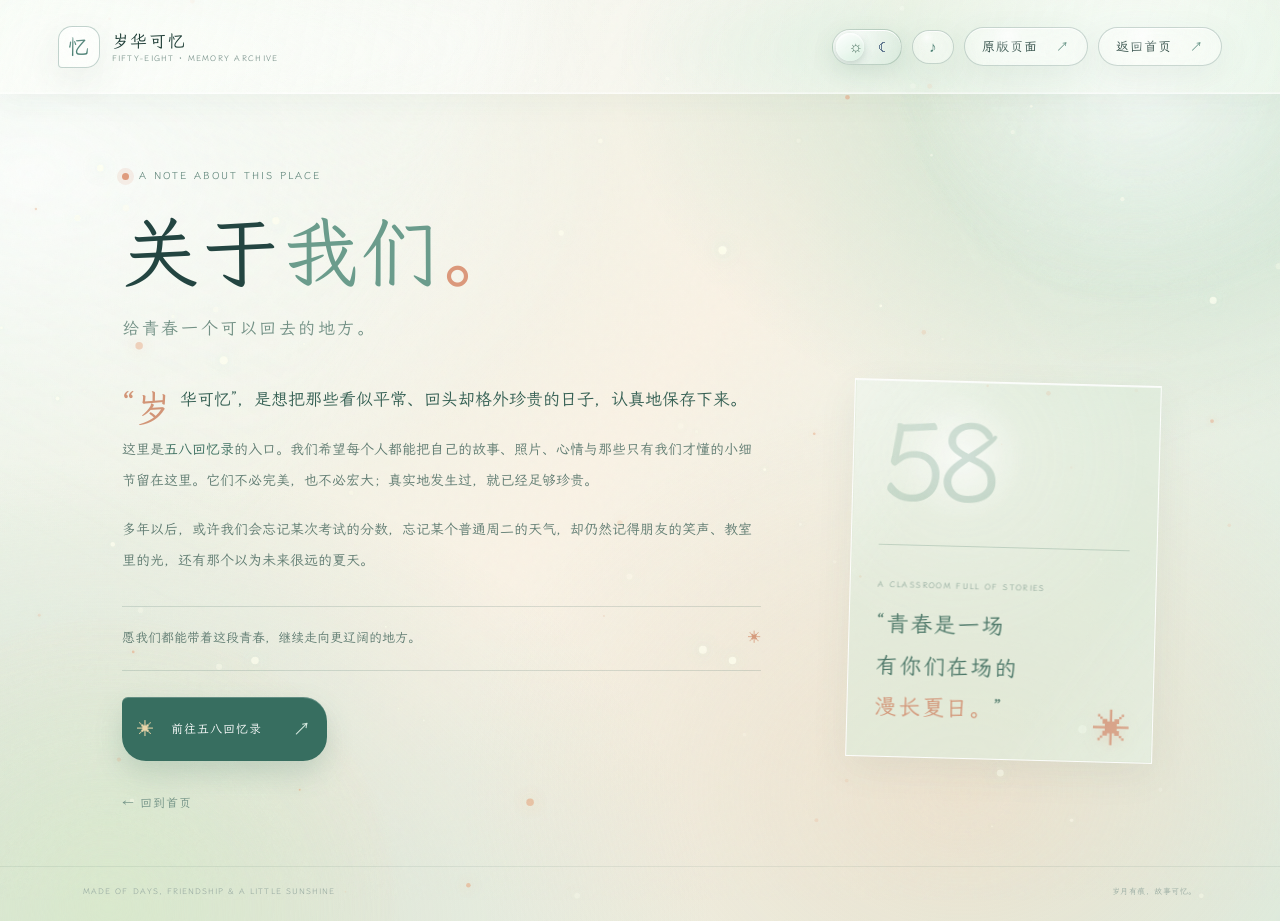
==== about.html @ 8f637f4f "The big step - a new stater for LYR's fancy forum" ====
<!doctype html>
<html lang="zh-CN">
<head>
  <meta charset="utf-8">
  <meta name="viewport" content="width=device-width, initial-scale=1">
  <meta name="theme-color" content="#eaf7f2">
  <meta name="description" content="关于岁华可忆，五八回忆录。">
  <title>关于 · 岁华可忆</title>
  <link rel="stylesheet" href="style.css">
</head>
<body class="about-page">
  <div class="ambient ambient-one"></div><div class="ambient ambient-two"></div><div class="grain"></div>
  <canvas class="particle-canvas" aria-hidden="true"></canvas>
  <div class="light-beam light-beam-one"></div><div class="light-beam light-beam-two"></div>

  <audio id="bg-music" loop preload="metadata"></audio>

  <header class="topbar">
    <a class="brand" href="index.html" aria-label="返回首页">
      <span class="brand-mark">忆</span><span class="brand-copy"><strong>岁华可忆</strong><small>FIFTY-EIGHT · MEMORY ARCHIVE</small></span>
    </a>
    <nav class="top-actions">
      <button class="theme-toggle" type="button" aria-label="切换深浅色模式" title="切换深浅色模式">
        <span class="theme-icon theme-sun">☼</span><span class="theme-icon theme-moon">☾</span><span class="toggle-knob"></span>
      </button>

      <div class="music-widget">
        <button class="music-toggle" type="button" aria-label="打开音乐菜单" title="音乐" aria-expanded="false" aria-haspopup="true">
          <span class="music-icon">♪</span>
        </button>
        <div class="music-panel" role="menu" hidden>
          <div class="music-panel-title">背景音乐</div>
          <ul class="music-track-list" role="none"></ul>
          <button class="music-mute-btn" type="button" role="menuitem">
            <span class="mute-label-on">取消静音</span>
            <span class="mute-label-off">静音</span>
          </button>
        </div>
      </div>

      <a class="nav-link" href="index_0.html">原版页面 <span>↗</span></a>
      <a class="nav-link" href="index.html">返回首页 <span>↗</span></a>
    </nav>
  </header>
  <main class="about-wrap">
    <div class="eyebrow"><span class="eyebrow-dot"></span> A NOTE ABOUT THIS PLACE</div>
    <h1 class="about-title">关于<span>我们</span><i>。</i></h1>
    <p class="about-subtitle">给青春一个可以回去的地方。</p>
    <div class="about-layout">
      <section class="about-copy">
        <p class="dropcap">“岁华可忆”，是想把那些看似平常、回头却格外珍贵的日子，认真地保存下来。</p>
        <p>这里是<strong>五八回忆录</strong>的入口。我们希望每个人都能把自己的故事、照片、心情与那些只有我们才懂的小细节留在这里。它们不必完美，也不必宏大；真实地发生过，就已经足够珍贵。</p>
        <p>多年以后，或许我们会忘记某次考试的分数，忘记某个普通周二的天气，却仍然记得朋友的笑声、教室里的光，还有那个以为未来很远的夏天。</p>
        <div class="about-signoff">愿我们都能带着这段青春，继续走向更辽阔的地方。<span>✳</span></div>
        <a class="enter-button compact" href="https://class-forum-79352.app.workbuddy.host/"><span class="button-icon">✳</span><span>前往五八回忆录</span><span class="button-arrow">↗</span></a>
      </section>
      <aside class="about-side">
        <div class="side-number">58</div>
        <div class="side-rule"></div>
        <p class="side-label">A CLASSROOM FULL OF STORIES</p>
        <div class="side-quote">“青春是一场<br>有你们在场的<br><em>漫长夏日。</em>”</div>
        <div class="side-flower">✳</div>
      </aside>
    </div>
    <a class="back-link" href="index.html">← 回到首页</a>
  </main>
  <footer class="site-footer"><span>MADE OF DAYS, FRIENDSHIP & A LITTLE SUNSHINE</span><span>岁月有痕，故事可忆。</span></footer>
  <script src="script.js"></script>
</body>
</html>
---- style.css ----
@import url('https://fonts.googleapis.com/css2?family=LXGW+WenKai:wght@300;400;500;700&family=Manrope:wght@400;500;600;700;800&display=swap');
@font-face{
  font-family:'LXGW WenKai Local';
  src:url('./fonts/LXGWWenKaiLite-Regular.ttf') format('truetype');
  font-style:normal;
  font-weight:300 700;
  font-display:swap;
}

:root{--ink:#203d3b;--muted:#6c8580;--mint:#cfe9dd;--cream:#fbf8ef;--coral:#df8e77;--deep:#477d70;--line:rgba(48,91,81,.16)}
*{box-sizing:border-box}
html{scroll-behavior:smooth}
body{margin:0;min-height:100vh;color:var(--ink);font-family:"LXGW WenKai Local","LXGW WenKai",Manrope,sans-serif;background:linear-gradient(135deg,#edf7f0 0%,#f9f5e9 52%,#e7f1e9 100%);overflow-x:hidden}
a{color:inherit;text-decoration:none}
.ambient{position:fixed;z-index:-3;border-radius:50%;filter:blur(2px);pointer-events:none;animation:drift 15s ease-in-out infinite alternate}
.ambient-one{width:38vw;height:38vw;min-width:300px;min-height:300px;top:-14vw;right:-8vw;background:radial-gradient(circle,rgba(255,255,255,.82),rgba(191,224,208,.08) 68%,transparent 72%)}
.ambient-two{width:45vw;height:45vw;min-width:320px;min-height:320px;bottom:-23vw;left:-14vw;background:radial-gradient(circle,rgba(220,235,202,.72),rgba(236,218,186,.08) 68%,transparent 72%);animation-delay:-5s}
.grain{position:fixed;inset:0;z-index:-1;pointer-events:none;opacity:.16;background-image:url("data:image/svg+xml,%3Csvg viewBox='0 0 180 180' xmlns='http://www.w3.org/2000/svg'%3E%3Cfilter id='n'%3E%3CfeTurbulence type='fractalNoise' baseFrequency='.8' numOctaves='3' stitchTiles='stitch'/%3E%3C/filter%3E%3Crect width='100%25' height='100%25' filter='url(%23n)' opacity='.15'/%3E%3C/svg%3E")}
.topbar{height:94px;max-width:1380px;padding:0 6.5%;margin:auto;display:flex;align-items:center;justify-content:space-between;border-bottom:1px solid rgba(49,91,80,.1);position:relative;z-index:5}
.brand{display:flex;align-items:center;gap:12px}
.brand-mark{width:42px;height:42px;border:1px solid rgba(59,111,97,.3);border-radius:14px 14px 14px 4px;display:grid;place-items:center;font-family:"LXGW WenKai Local","LXGW WenKai",serif;font-size:21px;color:#477d70;background:rgba(255,255,255,.38);box-shadow:0 5px 18px rgba(51,98,84,.07)}
.brand-copy{display:flex;flex-direction:column;gap:3px}.brand-copy strong{font-family:"LXGW WenKai Local","LXGW WenKai",serif;font-size:17px;letter-spacing:.1em}.brand-copy small{font-size:8px;letter-spacing:.16em;color:#78918a}
.nav-link{font-size:13px;letter-spacing:.08em;padding:11px 17px;border:1px solid rgba(57,99,87,.24);border-radius:999px;transition:.3s;background:rgba(255,255,255,.22)}
.nav-link span{margin-left:12px;color:#679487}.nav-link:hover{background:#fff9;transform:translateY(-2px);border-color:#8fb7a7}
.hero{max-width:1380px;min-height:calc(100vh - 154px);margin:auto;padding:48px 6.5% 34px;display:grid;grid-template-columns:.92fr 1.08fr;align-items:center;gap:4%}
.intro{position:relative;z-index:2;padding:14px 0 30px;animation:rise .9s both}
.eyebrow{display:flex;align-items:center;gap:10px;font-size:10px;letter-spacing:.2em;color:#64887d;font-weight:700}.eyebrow-dot{width:7px;height:7px;border-radius:50%;background:#df9c7e;box-shadow:0 0 0 5px rgba(223,156,126,.15)}
.overline{margin:38px 0 13px;font-size:14px;letter-spacing:.16em;color:#66847b}
h1{font-family:"LXGW WenKai Local","LXGW WenKai",serif;font-size:clamp(45px,5.4vw,78px);line-height:1.32;letter-spacing:.035em;margin:0;font-weight:600;color:#234541}
h1 span{color:#6b9c8c}h1 i,.title-period{font-style:normal;color:#db987b}
.lead{font-family:"LXGW WenKai Local","LXGW WenKai",serif;font-size:clamp(19px,2vw,25px);line-height:1.8;letter-spacing:.09em;margin:24px 0 13px;color:#345e55}
.description{font-size:13px;line-height:2.15;color:#78908a;letter-spacing:.025em;margin:0 0 28px}
.enter-button{display:inline-flex;align-items:center;gap:16px;padding:15px 19px 15px 16px;border-radius:6px 24px 24px 24px;background:#376e60;color:#fff;font-size:13px;letter-spacing:.08em;box-shadow:0 12px 28px rgba(55,110,96,.2);transition:transform .3s,box-shadow .3s,background .3s;position:relative;overflow:hidden}
.enter-button:before{content:"";position:absolute;top:-80%;left:-40%;width:25%;height:260%;background:rgba(255,255,255,.2);transform:rotate(24deg);transition:left .6s}
.enter-button:hover{transform:translateY(-4px);box-shadow:0 17px 34px rgba(55,110,96,.28);background:#28594e}.enter-button:hover:before{left:130%}
.button-icon{font-size:17px;color:#e9d5a9}.button-arrow{font-size:18px;margin-left:15px;color:#d5e9df}.micro-note{display:flex;align-items:center;gap:10px;margin-top:25px;font-size:10px;letter-spacing:.08em;color:#92a69d}.tiny-line{width:26px;height:1px;background:#d29b7d}
.visual{height:min(610px,67vw);min-height:460px;position:relative;display:flex;align-items:center;justify-content:center;perspective:1100px;animation:fadeIn 1.3s .15s both}
.visual-caption{position:absolute;left:0;right:0;display:flex;justify-content:space-between;font-size:8px;letter-spacing:.18em;color:#91a79d}.caption-top{top:13px}.caption-bottom{bottom:8px}
.orbit{position:absolute;border:1px solid rgba(92,146,128,.24);border-radius:50%;transform:rotate(-28deg);animation:orbitPulse 7s ease-in-out infinite alternate}.orbit-a{width:87%;height:65%}.orbit-b{width:100%;height:78%;transform:rotate(48deg);border-style:dashed;animation-duration:13s}.orbit-c{width:74%;height:90%;transform:rotate(71deg);border-color:rgba(218,154,124,.28);animation-duration:10s}
.sun-glow{position:absolute;width:58%;aspect-ratio:1;border-radius:50%;background:radial-gradient(circle,rgba(247,216,163,.68),rgba(226,226,183,.26) 45%,transparent 70%);filter:blur(4px);animation:breathe 6s ease-in-out infinite}
.memory-card{position:absolute;border:1px solid rgba(255,255,255,.86);background:rgba(255,253,245,.77);box-shadow:0 24px 60px rgba(54,94,78,.14);backdrop-filter:blur(12px);border-radius:5px;padding:13px}
.card-front{width:min(330px,58%);transform:rotate(4deg) translate(9%,1%);z-index:2;animation:cardFloat 7s ease-in-out infinite}
.card-back{width:min(300px,52%);height:390px;transform:rotate(-9deg) translate(-23%,-1%);background:rgba(234,241,220,.86);z-index:1;display:flex;flex-direction:column;justify-content:space-between;animation:cardFloatBack 8s ease-in-out infinite}
.card-topline,.card-bottom,.card-meta{display:flex;justify-content:space-between;align-items:center;color:#78948a;font-size:8px;letter-spacing:.13em}
.scribble{font-family:"LXGW WenKai Local","LXGW WenKai",serif;font-size:32px;line-height:1.7;letter-spacing:.12em;color:#658879;transform:rotate(-5deg);padding-left:13px}.card-bottom{font-size:9px}
.photo-placeholder{height:300px;position:relative;overflow:hidden;background:linear-gradient(#c9e2d9 0%,#f2e9c9 66%,#e6d4ae 100%)}
.photo-sky{position:absolute;inset:0;background:linear-gradient(150deg,rgba(255,255,255,.48),transparent 45%)}
.photo-sun{position:absolute;width:76px;height:76px;border-radius:50%;background:#f6d9a3;top:45px;right:37px;box-shadow:0 0 45px rgba(246,217,163,.65);animation:breathe 5s infinite}
.hill{position:absolute;left:-15%;width:135%;border-radius:50% 50% 0 0}.hill-back{height:54%;bottom:-11%;background:#9ebdaf;transform:rotate(-8deg)}.hill-front{height:43%;bottom:-17%;background:#668f7d;transform:rotate(9deg);left:-3%}
.photo-grain{position:absolute;inset:0;background:linear-gradient(0deg,rgba(40,73,59,.2),transparent 50%);opacity:.5}.photo-label{position:absolute;bottom:13px;left:13px;font-size:7px;letter-spacing:.18em;color:#f9f4e6;z-index:1}.photo-stamp{position:absolute;right:13px;top:13px;border:1px solid rgba(255,255,255,.7);border-radius:50%;width:49px;height:49px;display:grid;place-content:center;text-align:center;font-family:"LXGW WenKai Local","LXGW WenKai",serif;font-size:11px;line-height:1.4;color:#fff;transform:rotate(12deg);z-index:1}
.card-quote{font-family:"LXGW WenKai Local","LXGW WenKai",serif;font-size:12px;line-height:1.9;letter-spacing:.04em;color:#486b5d;padding:17px 5px 13px}.card-meta{border-top:1px solid rgba(88,128,108,.18);padding:11px 3px 2px;font-size:8px}.card-meta span:last-child{font-size:15px;color:#d99b80}
.floating-note{position:absolute;z-index:3;display:flex;align-items:center;gap:10px;padding:13px 16px;border-radius:4px 18px 18px 18px;background:rgba(255,255,248,.85);border:1px solid rgba(255,255,255,.9);box-shadow:0 12px 30px rgba(53,94,77,.1);font-family:"LXGW WenKai Local","LXGW WenKai",serif;font-size:10px;line-height:1.7;color:#638276;letter-spacing:.05em;animation:noteFloat 6s ease-in-out infinite}
.note-one{top:19%;right:0;transform:rotate(5deg)}.note-star{font-size:23px;color:#d69c7c}.note-two{bottom:18%;left:0;transform:rotate(-5deg);animation-delay:-3s}.note-number{font-family:Manrope,"LXGW WenKai Local","LXGW WenKai",sans-serif;font-size:30px;color:#d79d7e}
.spark{position:absolute;color:#d59c7e;animation:twinkle 3s ease-in-out infinite}.spark-one{top:18%;left:16%;font-size:23px}.spark-two{right:12%;bottom:29%;font-size:27px;animation-delay:-1s}.spark-three{top:34%;right:8%;font-size:13px;animation-delay:-2s}
.site-footer{max-width:1380px;margin:auto;padding:20px 6.5% 25px;display:flex;justify-content:space-between;gap:20px;color:#9aaca3;font-size:8px;letter-spacing:.13em;border-top:1px solid rgba(49,91,80,.09)}.site-footer span:last-child{letter-spacing:.06em}
.about-wrap{max-width:1060px;min-height:calc(100vh - 154px);margin:auto;padding:76px 7% 55px;animation:rise .8s both}.about-title{font-size:clamp(48px,6vw,78px);margin-top:22px}.about-subtitle{font-family:"LXGW WenKai Local","LXGW WenKai",serif;letter-spacing:.15em;color:#739186;font-size:17px;margin:13px 0 44px}
.about-layout{display:grid;grid-template-columns:1.35fr .65fr;gap:8%;align-items:stretch}.about-copy{font-family:"LXGW WenKai Local","LXGW WenKai",serif;font-size:14px;line-height:2.2;color:#607c72}.about-copy p{margin:0 0 18px}.about-copy .dropcap{font-size:17px;color:#345f53;line-height:2.05}.dropcap:first-letter{font-size:37px;float:left;line-height:1;padding:8px 8px 0 0;color:#d29577}.about-copy strong{color:#386c5d;font-weight:600}.about-signoff{margin:30px 0 26px;padding:17px 0;border-top:1px solid var(--line);border-bottom:1px solid var(--line);font-size:13px}.about-signoff span{float:right;color:#d59b7d}.enter-button.compact{font-family:Manrope,"LXGW WenKai Local","LXGW WenKai",sans-serif;font-size:12px;padding:12px 15px}.about-side{min-height:330px;position:relative;overflow:hidden;padding:27px;background:rgba(221,235,219,.65);border:1px solid rgba(255,255,255,.9);display:flex;flex-direction:column;justify-content:space-between;transform:rotate(1.5deg);box-shadow:0 20px 45px rgba(53,94,77,.08)}.side-number{font-size:clamp(70px,9vw,110px);font-weight:800;line-height:1;color:rgba(78,133,111,.24);letter-spacing:-.08em}.side-rule{height:1px;width:100%;background:rgba(77,124,105,.25);margin:20px 0}.side-label{font-size:8px;letter-spacing:.17em;color:#8ba498}.side-quote{font-family:"LXGW WenKai Local","LXGW WenKai",serif;font-size:22px;line-height:1.9;color:#4c7768;letter-spacing:.08em}.side-quote em{font-style:normal;color:#d29577}.side-flower{position:absolute;right:21px;bottom:9px;font-size:38px;color:#d49b7e;animation:twinkle 4s infinite}.back-link{display:inline-block;margin-top:35px;color:#729286;font-size:12px;letter-spacing:.08em}.back-link:hover{color:#315d51}
@keyframes rise{from{opacity:0;transform:translateY(18px)}to{opacity:1;transform:translateY(0)}}@keyframes fadeIn{from{opacity:0}to{opacity:1}}@keyframes drift{from{transform:translate3d(-1%,0,0) scale(1)}to{transform:translate3d(3%,4%,0) scale(1.08)}}@keyframes breathe{0%,100%{transform:scale(1);opacity:.75}50%{transform:scale(1.08);opacity:1}}@keyframes orbitPulse{from{opacity:.45;scale:.98}to{opacity:.9;scale:1.03}}@keyframes cardFloat{0%,100%{translate:0 0;rotate:4deg}50%{translate:0 -10px;rotate:2deg}}@keyframes cardFloatBack{0%,100%{translate:0 0;rotate:-9deg}50%{translate:-3px 10px;rotate:-7deg}}@keyframes noteFloat{0%,100%{translate:0 0}50%{translate:0 -9px}}@keyframes twinkle{0%,100%{opacity:.45;transform:scale(.85) rotate(0)}50%{opacity:1;transform:scale(1.12) rotate(14deg)}}
@media(max-width:900px){.hero{grid-template-columns:1fr;gap:0;padding-top:48px}.intro{padding-bottom:0}.visual{height:570px;min-height:0;margin-top:5px}.intro h1{font-size:clamp(48px,9vw,76px)}.overline{margin-top:28px}.description br{display:none}.about-wrap{padding-top:55px}.about-layout{gap:5%}.about-side{padding:20px}}
@media(max-width:600px){.topbar{height:78px;padding:0 5%}.brand-mark{width:37px;height:37px}.brand-copy strong{font-size:15px}.brand-copy small{font-size:7px}.nav-link{padding:9px 13px;font-size:12px}.hero{padding:36px 6% 24px}.eyebrow{font-size:9px}.overline{font-size:12px;margin-top:29px}.intro h1{font-size:clamp(43px,11.5vw,64px)}.lead{font-size:19px;margin-top:17px}.description{font-size:12px}.visual{height:440px;margin-top:15px}.card-front{width:58%;padding:9px}.card-back{width:52%;height:300px;padding:10px}.photo-placeholder{height:220px}.photo-sun{width:55px;height:55px;right:24px;top:32px}.card-quote{font-size:10px;padding:10px 3px}.card-meta{font-size:7px}.scribble{font-size:24px}.floating-note{padding:9px 11px;font-size:9px}.note-one{right:-1%;top:18%}.note-two{left:-2%;bottom:16%}.visual-caption{font-size:7px}.site-footer{padding:17px 6%;flex-direction:column;gap:8px;font-size:7px}.about-wrap{padding:45px 7% 40px}.about-subtitle{font-size:14px;margin-bottom:30px}.about-layout{grid-template-columns:1fr;gap:30px}.about-copy{font-size:13px}.about-copy .dropcap{font-size:15px}.about-side{min-height:285px;width:95%;margin:auto}.side-number{font-size:82px}.side-quote{font-size:20px}.about-title{font-size:51px}}
@media(prefers-reduced-motion:reduce){*,*::before,*::after{animation-duration:.01ms!important;animation-iteration-count:1!important;scroll-behavior:auto!important;transition-duration:.01ms!important}}


/* === DREAMY ACRYLIC LAYER · PARTICLES · INTERACTIVE LEAVES === */
body{isolation:isolate}
.particle-canvas{position:fixed;inset:0;width:100%;height:100%;z-index:-2;pointer-events:none;opacity:.9}
.light-beam{position:fixed;z-index:-2;pointer-events:none;mix-blend-mode:screen;filter:blur(22px);opacity:.5;transform-origin:top center}
.light-beam-one{width:40vw;height:90vh;top:-25vh;left:8%;transform:rotate(28deg);background:linear-gradient(180deg,rgba(255,255,255,.72),rgba(220,245,226,.15),transparent);animation:beamDrift 17s ease-in-out infinite alternate}
.light-beam-two{width:28vw;height:80vh;top:-20vh;right:8%;transform:rotate(-24deg);background:linear-gradient(180deg,rgba(255,224,188,.5),rgba(255,255,255,.08),transparent);animation:beamDriftTwo 21s ease-in-out infinite alternate}
.leaf-layer{position:fixed;inset:0;z-index:0;pointer-events:none;overflow:hidden}
.leaf{position:absolute;top:-12vh;left:var(--left);width:var(--size);height:calc(var(--size)*.58);border-radius:100% 0 100% 0;background:linear-gradient(135deg,rgba(151,190,151,.68),rgba(91,145,117,.28));box-shadow:inset 1px 1px 3px rgba(255,255,255,.55),0 8px 18px rgba(49,91,69,.06);opacity:var(--opacity);transform:rotate(var(--rotation));animation:leafFall var(--duration) linear var(--delay) infinite;pointer-events:auto;cursor:pointer;transition:filter .25s,scale .25s}
.leaf:after{content:"";position:absolute;width:80%;height:1px;left:9%;top:50%;background:rgba(255,255,255,.6);transform:rotate(-18deg);transform-origin:center}
.leaf:hover{filter:brightness(1.25) saturate(1.15);scale:1.3}
.leaf.popped{animation:none!important;scale:1.8;opacity:0!important;filter:blur(7px);transition:all .6s ease}
.leaf-burst{position:fixed;z-index:8;pointer-events:none;width:6px;height:6px;border-radius:50%;background:rgba(255,255,255,.9);box-shadow:0 0 12px 4px rgba(180,225,204,.75);animation:burstOut .75s ease-out forwards}
.interaction-hint{display:flex;align-items:center;gap:8px;color:#819b90;font-size:10px;letter-spacing:.08em;margin-top:19px;margin-bottom:-12px}
.hint-pulse{width:6px;height:6px;border-radius:50%;background:#d79b7d;box-shadow:0 0 0 0 rgba(215,155,125,.4);animation:hintPulse 2s infinite}
.memory-card{backdrop-filter:blur(22px) saturate(1.25);-webkit-backdrop-filter:blur(22px) saturate(1.25);background:linear-gradient(135deg,rgba(255,255,250,.78),rgba(240,249,239,.46));border:1px solid rgba(255,255,255,.82);box-shadow:0 25px 70px rgba(43,83,69,.13),inset 0 1px 0 rgba(255,255,255,.9),inset 0 -1px 0 rgba(255,255,255,.22)}
.floating-note,.about-side,.brand-mark,.nav-link{backdrop-filter:blur(18px) saturate(1.2);-webkit-backdrop-filter:blur(18px) saturate(1.2);box-shadow:0 12px 35px rgba(58,95,78,.08),inset 0 1px 0 rgba(255,255,255,.75)}
.topbar{background:linear-gradient(90deg,rgba(249,253,244,.12),rgba(255,255,255,.24),rgba(249,253,244,.12));backdrop-filter:blur(16px);-webkit-backdrop-filter:blur(16px)}
.enter-button{box-shadow:0 12px 28px rgba(55,110,96,.2),inset 0 1px 0 rgba(255,255,255,.22)}
.enter-button:active{transform:translateY(0) scale(.98)}
@keyframes leafFall{0%{translate:0 -12vh;rotate:0deg}20%{translate:calc(var(--sway)*.45) 18vh;rotate:75deg}45%{translate:calc(var(--sway)*-.55) 43vh;rotate:165deg}70%{translate:calc(var(--sway)*.7) 70vh;rotate:255deg}100%{translate:calc(var(--sway)*-.25) 118vh;rotate:390deg}}
@keyframes beamDrift{0%{translate:-2vw 0;opacity:.22}100%{translate:8vw 2vh;opacity:.58}}
@keyframes beamDriftTwo{0%{translate:4vw 0;opacity:.2}100%{translate:-8vw 5vh;opacity:.52}}
@keyframes burstOut{0%{transform:translate(0,0) scale(.5);opacity:1}100%{transform:translate(var(--dx),var(--dy)) scale(0);opacity:0}}
@keyframes hintPulse{0%{box-shadow:0 0 0 0 rgba(215,155,125,.45)}70%{box-shadow:0 0 0 7px rgba(215,155,125,0)}100%{box-shadow:0 0 0 0 rgba(215,155,125,0)}}
@media(max-width:600px){.light-beam-one{width:60vw;left:-8%}.light-beam-two{width:45vw;right:-8%}.interaction-hint{font-size:9px}.leaf{opacity:calc(var(--opacity)*.7)}}
@media(prefers-reduced-motion:reduce){.leaf,.light-beam,.hint-pulse{animation:none!important}.particle-canvas{opacity:.25}}


/* ===== V3: vivid acrylic, living botanical details, adaptive dark mode ===== */
:root{
  color-scheme:light;
  --page-a:#e7f4e9;--page-b:#f9f2e5;--page-c:#dceee2;
  --ink:#203f38;--muted:#718b80;--glass:rgba(255,255,248,.42);
  --glass-edge:rgba(255,255,255,.88);--glass-shadow:rgba(41,83,66,.18);
  --accent:#3f7862;--accent-warm:#d99b82;--particle:rgba(255,255,235,.95);
  --petal-blue:#a8c9cf;--petal-lilac:#c5b5d7;--petal-cream:#f0d9ad;
}
body{background:linear-gradient(128deg,var(--page-a),var(--page-b) 48%,var(--page-c));transition:background .7s,color .5s}
body:before{content:"";position:fixed;inset:-20%;z-index:-3;pointer-events:none;background:
 radial-gradient(ellipse at 16% 28%,rgba(255,255,255,.8),transparent 28%),
 radial-gradient(ellipse at 77% 20%,rgba(172,215,190,.62),transparent 26%),
 radial-gradient(ellipse at 68% 77%,rgba(244,203,172,.38),transparent 29%),
 radial-gradient(ellipse at 20% 88%,rgba(177,211,195,.55),transparent 30%);
 animation:paintedLight 18s ease-in-out infinite alternate}
.top-actions{display:flex;align-items:center;gap:13px}
.theme-toggle{position:relative;width:70px;height:36px;border-radius:30px;border:1px solid rgba(90,130,110,.32);background:linear-gradient(120deg,rgba(255,255,255,.76),rgba(200,226,210,.44));box-shadow:0 7px 22px rgba(49,93,73,.12),inset 0 1px 0 white;display:flex;align-items:center;justify-content:space-around;padding:0 8px;cursor:pointer;overflow:hidden;transition:all .35s;backdrop-filter:blur(22px) saturate(1.6);-webkit-backdrop-filter:blur(22px) saturate(1.6)}
.theme-toggle:hover{transform:translateY(-2px);box-shadow:0 10px 28px rgba(49,93,73,.2),inset 0 1px 0 white}
.theme-icon{font-size:16px;z-index:1;line-height:1;color:#547a68}.theme-moon{color:#647b92}
.toggle-knob{position:absolute;width:28px;height:28px;left:3px;top:3px;border-radius:50%;background:linear-gradient(145deg,rgba(255,255,255,.98),rgba(215,239,222,.84));box-shadow:0 3px 9px rgba(39,83,65,.23),inset 0 1px 2px white;transition:transform .45s cubic-bezier(.2,.8,.2,1);z-index:0}
body[data-theme="dark"] .toggle-knob{transform:translateX(34px);background:linear-gradient(145deg,#dbe7f3,#7d94a7)}
/* Acrylic surfaces now react to the pointer via --mx/--my. */
.memory-card,.floating-note,.about-side,.brand-mark,.nav-link,.theme-toggle,.music-toggle,.music-panel,.music-mute-btn{
 position:relative;overflow:hidden;
}
.memory-card:before,.floating-note:before,.about-side:before,.brand-mark:before,.nav-link:before,.theme-toggle:before,.music-toggle:before,.music-panel:before,.music-mute-btn:before{
 content:"";position:absolute;inset:0;pointer-events:none;border-radius:inherit;
 background:radial-gradient(circle at var(--mx,35%) var(--my,20%),rgba(255,255,255,.86),rgba(255,255,255,.16) 18%,transparent 52%);
 opacity:.85;transition:opacity .25s;mix-blend-mode:screen
}
.memory-card:after{content:"";position:absolute;inset:1px;border-radius:inherit;pointer-events:none;background:linear-gradient(125deg,rgba(255,255,255,.52),transparent 28%,transparent 70%,rgba(255,255,255,.24));opacity:.75}
.card-front{transform-style:preserve-3d;transition:box-shadow .35s,border-color .35s;box-shadow:0 32px 85px rgba(37,80,61,.24),0 8px 25px rgba(255,255,255,.38),inset 0 1px 0 rgba(255,255,255,.98)}
.card-front:hover{box-shadow:0 42px 100px rgba(37,80,61,.3),0 0 0 1px rgba(255,255,255,.9),inset 0 1px 0 white}
.visual:after{content:"";position:absolute;inset:9% 7%;pointer-events:none;border-radius:50%;background:radial-gradient(ellipse,rgba(255,255,255,.18),transparent 66%);filter:blur(12px)}
/* Richer, hand-painted botanical layer. SVGs are created by script and float near edges/bottom. */
.botanical-scene{position:fixed;inset:0;z-index:1;pointer-events:none;overflow:hidden}
.botanical-sprig{position:absolute;bottom:-5px;width:clamp(150px,22vw,310px);opacity:.9;filter:drop-shadow(0 12px 18px rgba(37,75,55,.13));transform-origin:bottom center;animation:sprigSway 7s ease-in-out infinite alternate;pointer-events:auto;cursor:pointer;transition:filter .35s,opacity .35s}
.botanical-sprig svg{width:100%;height:auto;overflow:visible}
.botanical-sprig.right{right:-2%;animation-delay:-2.5s}
.botanical-sprig.left{left:-2%;transform:scaleX(-1);animation-delay:-4s}
.botanical-sprig:hover{filter:drop-shadow(0 15px 25px rgba(37,75,55,.25)) brightness(1.08)}
.botanical-sprig.petal-pop{animation:petalPop .65s ease-out forwards}
.botanical-sprig .petal{transform-box:fill-box;transform-origin:center;transition:filter .3s}
.botanical-sprig:hover .petal{filter:brightness(1.12)}
.leaf{background:linear-gradient(135deg,rgba(190,219,174,.9),rgba(60,128,88,.62) 48%,rgba(35,92,67,.55));box-shadow:inset 1px 1px 4px rgba(255,255,255,.85),inset -2px -2px 4px rgba(28,82,53,.12),0 10px 20px rgba(49,91,69,.12);border:1px solid rgba(255,255,255,.28)}
.leaf:after{height:1px;background:linear-gradient(90deg,transparent,rgba(255,255,255,.85),rgba(244,255,229,.6),transparent);box-shadow:0 0 3px rgba(255,255,255,.5)}
/* Dark palette: forest green, deep teal, moonlit glass, Monet-like flowers. */
@media(prefers-color-scheme:dark){
 body:not([data-theme="light"]){color:var(--ink)}
}
body[data-theme="dark"]{
 color:#e1eee5;
 --page-a:#0d211d;--page-b:#182d29;--page-c:#10221f;
 --ink:#e1eee5;--muted:#a0b9ac;--glass:rgba(21,47,40,.58);
 --glass-edge:rgba(206,238,219,.28);--glass-shadow:rgba(0,0,0,.3);
 --accent:#a3cdb4;--accent-warm:#e2ad96;--particle:rgba(220,255,230,.9);
 --petal-blue:#8ab9c8;--petal-lilac:#a89bc8;--petal-cream:#e7c994;
 background:linear-gradient(128deg,var(--page-a),var(--page-b) 48%,var(--page-c));
 color-scheme:dark
}
body[data-theme="dark"]:before{background:
 radial-gradient(ellipse at 16% 28%,rgba(100,165,135,.2),transparent 28%),
 radial-gradient(ellipse at 77% 20%,rgba(68,139,119,.25),transparent 26%),
 radial-gradient(ellipse at 68% 77%,rgba(170,120,111,.14),transparent 29%),
 radial-gradient(ellipse at 20% 88%,rgba(91,145,120,.2),transparent 30%)}
body[data-theme="dark"] .topbar{border-bottom-color:rgba(202,235,214,.12);background:linear-gradient(90deg,rgba(15,38,33,.25),rgba(39,66,57,.38),rgba(15,38,33,.25))}
body[data-theme="dark"] .brand-mark,body[data-theme="dark"] .nav-link,body[data-theme="dark"] .theme-toggle{background:linear-gradient(135deg,rgba(43,76,65,.8),rgba(20,44,38,.65));border-color:rgba(192,228,203,.22);color:#e0eee3;box-shadow:0 8px 24px rgba(0,0,0,.2),inset 0 1px 0 rgba(255,255,255,.15)}
body[data-theme="dark"] .brand-copy small,body[data-theme="dark"] .eyebrow,body[data-theme="dark"] .overline,body[data-theme="dark"] .micro-note,body[data-theme="dark"] .interaction-hint,body[data-theme="dark"] .description,body[data-theme="dark"] .visual-caption,body[data-theme="dark"] .site-footer,body[data-theme="dark"] .about-subtitle,body[data-theme="dark"] .about-copy{color:#a5beb0}
body[data-theme="dark"] h1,body[data-theme="dark"] .lead{color:#e2f0e5}
body[data-theme="dark"] h1 span{color:#a5d1b8}
body[data-theme="dark"] .memory-card{background:linear-gradient(135deg,rgba(43,76,65,.78),rgba(20,45,39,.62));border-color:rgba(225,247,231,.28);box-shadow:0 30px 75px rgba(0,0,0,.3),inset 0 1px 0 rgba(255,255,255,.3)}
body[data-theme="dark"] .card-topline,body[data-theme="dark"] .card-bottom,body[data-theme="dark"] .card-meta,body[data-theme="dark"] .card-quote{color:#c0d8c8}
body[data-theme="dark"] .scribble{color:#b4d4bf}
body[data-theme="dark"] .floating-note,body[data-theme="dark"] .about-side{background:linear-gradient(135deg,rgba(47,81,68,.76),rgba(22,48,41,.64));border-color:rgba(228,246,231,.24);color:#d1e5d7;box-shadow:0 18px 40px rgba(0,0,0,.23),inset 0 1px 0 rgba(255,255,255,.2)}
body[data-theme="dark"] .side-number{color:rgba(169,218,187,.25)}
body[data-theme="dark"] .side-label,body[data-theme="dark"] .side-quote,body[data-theme="dark"] .about-copy .dropcap,body[data-theme="dark"] .about-copy strong,body[data-theme="dark"] .back-link{color:#b7d8c2}
body[data-theme="dark"] .side-quote em{color:#e2ad96}
body[data-theme="dark"] .about-signoff{border-color:rgba(202,235,214,.2)}
body[data-theme="dark"] .photo-placeholder{background:linear-gradient(#426d6a 0%,#8f9d84 66%,#6e856b 100%)}
body[data-theme="dark"] .photo-sun{background:#f0d4a1;box-shadow:0 0 45px rgba(245,206,142,.3)}
body[data-theme="dark"] .hill-back{background:#658f7c}body[data-theme="dark"] .hill-front{background:#315d4b}
body[data-theme="dark"] .enter-button{background:linear-gradient(120deg,#518b70,#2e6654);box-shadow:0 15px 35px rgba(0,0,0,.28),inset 0 1px 0 rgba(255,255,255,.22)}
body[data-theme="dark"] .enter-button:hover{background:linear-gradient(120deg,#659f83,#39745f)}
body[data-theme="dark"] .orbit{border-color:rgba(160,218,186,.23)}
body[data-theme="dark"] .orbit-c{border-color:rgba(228,173,150,.25)}
body[data-theme="dark"] .sun-glow{background:radial-gradient(circle,rgba(211,190,139,.25),rgba(109,166,140,.13) 45%,transparent 70%)}
body[data-theme="dark"] .leaf{background:linear-gradient(135deg,rgba(138,190,138,.8),rgba(47,112,79,.68) 48%,rgba(25,71,51,.72));box-shadow:inset 1px 1px 4px rgba(220,255,225,.32),0 10px 20px rgba(0,0,0,.2)}
body[data-theme="dark"] .light-beam{opacity:.24;mix-blend-mode:screen}
body[data-theme="dark"] .ambient-one{background:radial-gradient(circle,rgba(119,174,148,.25),rgba(64,111,91,.04) 68%,transparent 72%)}
body[data-theme="dark"] .ambient-two{background:radial-gradient(circle,rgba(104,147,117,.22),rgba(130,99,83,.03) 68%,transparent 72%)}
@keyframes paintedLight{0%{transform:translate3d(-2%,0,0) rotate(-2deg) scale(1)}100%{transform:translate3d(3%,2%,0) rotate(2deg) scale(1.06)}}
@keyframes sprigSway{0%{rotate:-2deg;translate:0 0}100%{rotate:2.5deg;translate:4px -3px}}
@keyframes petalPop{0%{transform:scale(1) rotate(0);opacity:.9}45%{transform:scale(1.12) rotate(5deg);opacity:1}100%{transform:scale(.94) rotate(-4deg);opacity:.65}}
@media(max-width:600px){.top-actions{gap:8px}.theme-toggle{width:61px;height:33px;padding:0 6px}.toggle-knob{width:25px;height:25px}.theme-icon{font-size:14px}body[data-theme="dark"] .toggle-knob{transform:translateX(28px)}.botanical-sprig{width:clamp(115px,34vw,190px);opacity:.8}.botanical-sprig.left{left:-7%}.botanical-sprig.right{right:-7%}.interaction-hint{margin-top:15px}}
@media(prefers-reduced-motion:reduce){body:before,.botanical-sprig{animation:none!important}}


/* ===== V4 refinement: full-bleed acrylic header + fluid, fuller layout ===== */
/* Make the header glass span the full viewport; content inside stays aligned to the page grid. */
.topbar{
  width:100%;
  max-width:none;
  padding-left:max(4.5vw, 22px);
  padding-right:max(4.5vw, 22px);
  background:linear-gradient(100deg,rgba(249,253,244,.48),rgba(255,255,255,.34) 48%,rgba(249,253,244,.48));
  border-bottom:1px solid rgba(255,255,255,.58);
  box-shadow:0 8px 28px rgba(49,91,73,.045),inset 0 -1px 0 rgba(255,255,255,.32);
  backdrop-filter:blur(26px) saturate(1.45);
  -webkit-backdrop-filter:blur(26px) saturate(1.45);
}
.topbar:before{
  content:"";position:absolute;inset:0;z-index:-1;pointer-events:none;
  background:linear-gradient(120deg,rgba(255,255,255,.26),transparent 30%,rgba(255,255,255,.14) 70%,transparent);
}
.topbar .brand,.topbar nav{position:relative;z-index:1}
body[data-theme="dark"] .topbar{
  background:linear-gradient(100deg,rgba(12,31,27,.86),rgba(26,51,44,.72) 48%,rgba(12,31,27,.86));
  border-bottom-color:rgba(204,239,216,.16);
  box-shadow:0 8px 30px rgba(0,0,0,.16),inset 0 -1px 0 rgba(255,255,255,.06);
}
/* Use more of the available viewport while retaining comfortable gutters. */
.hero{
  width:100%;max-width:1600px;
  padding-left:clamp(26px,6vw,100px);
  padding-right:clamp(26px,6vw,100px);
  grid-template-columns:minmax(0,.98fr) minmax(0,1.12fr);
  gap:clamp(28px,4.2vw,74px);
  min-height:calc(100svh - 150px);
}
.intro{max-width:650px}
.visual{height:clamp(520px, min(66vw, calc(100svh - 190px)), 760px);min-height:500px}
.card-front{width:clamp(290px,27vw,390px)}
.card-back{width:clamp(260px,24vw,350px);height:clamp(350px,34vw,445px)}
.photo-placeholder{height:clamp(270px,27vw,360px)}
.about-wrap{width:100%;max-width:1240px;padding-left:clamp(26px,8vw,120px);padding-right:clamp(26px,8vw,120px)}
.about-layout{grid-template-columns:minmax(0,1.35fr) minmax(260px,.65fr);gap:clamp(36px,7vw,100px)}
/* Fix left botanical artwork mirroring: keep the plant's transform independent from animation. */
.botanical-sprig.left{left:-2%;transform:scaleX(-1);animation-name:sprigSwayLeft}
@keyframes sprigSwayLeft{0%{rotate:2deg;translate:0 0}100%{rotate:-2.5deg;translate:-4px -3px}}
/* Keep leaves as decorative click targets, never as navigation elements. */
.leaf-layer{pointer-events:none}
.leaf{pointer-events:auto;touch-action:manipulation}
/* Avoid fixed-width overflow and tune layout for tablets and small phones. */
@media(min-width:1500px){
  .hero{max-width:1700px;grid-template-columns:minmax(0,.9fr) minmax(0,1.1fr)}
  .intro h1{font-size:clamp(74px,5.1vw,92px)}
  .lead{font-size:clamp(24px,1.8vw,30px)}
  .description{font-size:15px}
}
@media(max-width:1000px){
  .hero{grid-template-columns:minmax(0,.9fr) minmax(0,1.1fr);gap:24px;padding-left:4vw;padding-right:4vw}
  .visual{height:clamp(450px,58vw,610px);min-height:450px}
  .card-front{width:clamp(250px,36vw,330px)}
  .card-back{width:clamp(225px,32vw,290px);height:350px}
  .photo-placeholder{height:clamp(230px,29vw,290px)}
  .note-one{right:-1%}.note-two{left:-1%}
}
@media(max-width:760px){
  .topbar{height:76px;padding-left:20px;padding-right:20px}
  .hero{display:flex;flex-direction:column;align-items:stretch;gap:0;padding:35px 6vw 25px;min-height:auto}
  .intro{width:100%;max-width:none;padding-bottom:0}
  .intro h1{font-size:clamp(46px,9.5vw,70px)}
  .overline{margin-top:26px}
  .lead{font-size:clamp(19px,4vw,24px)}
  .description{max-width:620px}
  .visual{width:100%;height:clamp(420px,105vw,570px);min-height:420px;margin-top:4px;overflow:visible}
  .card-front{width:clamp(245px,55vw,330px);max-width:72%}
  .card-back{width:clamp(220px,48vw,290px);height:clamp(300px,72vw,370px);max-width:65%}
  .photo-placeholder{height:clamp(210px,54vw,285px)}
  .about-wrap{padding:42px 6vw 42px;min-height:auto}
  .about-layout{grid-template-columns:minmax(0,1fr);gap:28px}
  .about-side{width:100%;max-width:520px;min-height:290px}
  .site-footer{padding-left:6vw;padding-right:6vw}
}
@media(max-width:480px){
  .topbar{height:70px;padding-left:15px;padding-right:15px}
  .brand{gap:8px}.brand-mark{width:34px;height:34px;font-size:18px}
  .brand-copy strong{font-size:14px}.brand-copy small{font-size:6px;letter-spacing:.1em}
  .top-actions{gap:7px}.theme-toggle{width:56px;height:31px}.toggle-knob{width:23px;height:23px;top:3px;left:3px}
  body[data-theme="dark"] .toggle-knob{transform:translateX(25px)}
  .nav-link{padding:8px 10px;font-size:11px}.nav-link span{margin-left:5px}
  .hero{padding:28px 5vw 18px}
  .intro h1{font-size:clamp(40px,10.5vw,53px);letter-spacing:0}
  .eyebrow{font-size:8px;letter-spacing:.15em}
  .overline{font-size:11px;letter-spacing:.1em}
  .lead{font-size:18px;line-height:1.7}
  .description{font-size:11px;line-height:2}
  .enter-button{gap:10px;padding:13px 14px;font-size:11px}
  .button-arrow{margin-left:5px}
  .visual{height:390px;min-height:390px;margin-top:0}
  .card-front{width:59%;max-width:255px;padding:8px;transform:rotate(4deg) translate(8%,1%)}
  .card-back{width:53%;max-width:225px;height:285px;padding:9px;transform:rotate(-9deg) translate(-22%,-1%)}
  .photo-placeholder{height:205px}
  .card-quote{font-size:9px;padding:8px 2px}
  .card-meta{font-size:6px;padding-top:8px}
  .card-topline,.card-bottom{font-size:7px}
  .scribble{font-size:21px}
  .floating-note{padding:8px 9px;gap:6px;font-size:8px}
  .note-one{top:17%;right:-1%}.note-two{bottom:14%;left:-1%}
  .note-number{font-size:24px}.note-star{font-size:18px}
  .visual-caption{font-size:6px;letter-spacing:.1em}
  .botanical-sprig{width:clamp(100px,31vw,145px);opacity:.72}
  .botanical-sprig.left{left:-8%}.botanical-sprig.right{right:-8%}
  .about-title{font-size:clamp(42px,12vw,52px)}
  .about-subtitle{font-size:13px;letter-spacing:.08em}
  .about-copy{font-size:12px;line-height:2.05}
  .about-copy .dropcap{font-size:14px}
  .site-footer{font-size:6px;letter-spacing:.08em}
}


/* ===== V5 detail polish: stable 3D tilt + visible mirrored botanical tap feedback ===== */
.memory-card{
  --tilt-x:0deg;
  --tilt-y:0deg;
  --tilt-z:0deg;
  transform-style:preserve-3d;
  will-change:transform;
  transition:transform .32s cubic-bezier(.2,.72,.22,1), box-shadow .35s, border-color .35s;
}
.card-front{
  transform:perspective(1000px) rotateX(var(--tilt-x)) rotateY(var(--tilt-y)) rotateZ(var(--tilt-z)) rotate(4deg) translate(9%,1%);
}
.card-back{
  transform:perspective(1000px) rotateX(var(--tilt-x)) rotateY(var(--tilt-y)) rotateZ(var(--tilt-z)) rotate(-9deg) translate(-23%,-1%);
}
.memory-card:before{transform:translateZ(1px)}
.memory-card:after{transform:translateZ(2px)}
/* The botanical silhouette itself stays mirrored; the bounce is applied to its SVG child. */
.botanical-sprig.left{left:0;bottom:-2px;transform:scaleX(-1);animation-name:sprigSwayLeft}
.botanical-sprig.right{right:0;bottom:-2px}
.botanical-sprig{z-index:2;opacity:.94;transform-style:preserve-3d}
.botanical-sprig svg{transform-origin:50% 100%}
.botanical-sprig.petal-pop{animation-name:sprigSway;animation-duration:7s;animation-iteration-count:infinite;animation-direction:alternate;animation-fill-mode:none}
.botanical-sprig.left.petal-pop{animation-name:sprigSwayLeft}
.botanical-sprig.petal-pop svg{animation:sprigTap .68s cubic-bezier(.2,.85,.3,1) both}
@keyframes sprigTap{
  0%{transform:scale(1)}
  24%{transform:scale(1.075)}
  44%{transform:scale(.965)}
  63%{transform:scale(1.025)}
  82%{transform:scale(.99)}
  100%{transform:scale(1)}
}
/* Richer dimensional response for the About feature card. */
.about-side{
  --about-tilt-x:0deg;
  --about-tilt-y:0deg;
  transform:perspective(1000px) rotateX(var(--about-tilt-x)) rotateY(var(--about-tilt-y)) rotateZ(1.5deg) translateZ(0);
  transform-style:preserve-3d;
  transition:transform .38s cubic-bezier(.2,.72,.22,1),box-shadow .35s,border-color .35s;
  will-change:transform;
}
.about-side:after{
  content:"";position:absolute;inset:1px;border-radius:inherit;pointer-events:none;
  background:linear-gradient(125deg,rgba(255,255,255,.42),transparent 28%,transparent 72%,rgba(255,255,255,.18));
  opacity:.85;transform:translateZ(2px)
}
.about-side:hover{box-shadow:0 32px 70px rgba(43,83,69,.18),inset 0 1px 0 rgba(255,255,255,.85)}
.about-side .side-number,.about-side .side-rule,.about-side .side-label,.about-side .side-quote,.about-side .side-flower{transform:translateZ(18px)}
.about-side .side-flower{filter:drop-shadow(0 5px 7px rgba(213,155,125,.25))}
@media(max-width:760px){
  .botanical-sprig.left{left:-1%;bottom:0}
  .botanical-sprig.right{right:-1%;bottom:0}
  .memory-card{will-change:auto}
}
@media(max-width:480px){
  .botanical-sprig{opacity:.84}
  .botanical-sprig.left{left:-1%;width:clamp(110px,34vw,155px)}
  .botanical-sprig.right{right:-1%;width:clamp(110px,34vw,155px)}
}
@media(prefers-reduced-motion:reduce){
  .memory-card,.about-side{transition:none}
  .botanical-sprig.petal-pop svg{animation:none}
}


/* V6: keep decorative page text from being selected/copied; editable fields remain usable. */
html, body, body *{
  -webkit-user-select:none;
  -moz-user-select:none;
  -ms-user-select:none;
  user-select:none;
  -webkit-touch-callout:none;
}
input, textarea, select, [contenteditable="true"], [contenteditable="true"] *{
  -webkit-user-select:text;
  -moz-user-select:text;
  -ms-user-select:text;
  user-select:text;
  -webkit-touch-callout:default;
}
img, svg{
  -webkit-user-drag:none;
  user-drag:none;
}
::selection{background:transparent;color:inherit}
::-moz-selection{background:transparent;color:inherit}


/* ===== V7: botanical framing stays on the right, leaving copy and cards uncluttered ===== */
.botanical-sprig.left{display:none!important}
.botanical-sprig.right{
  right:-1.5%;
  bottom:-3px;
  width:clamp(165px,22vw,315px);
  z-index:2;
  opacity:.96;
}
.corner-foliage{
  position:fixed;
  z-index:1;
  width:clamp(130px,17vw,250px);
  pointer-events:none;
  opacity:.47;
  filter:drop-shadow(0 12px 18px rgba(44,84,59,.12));
  transform-origin:50% 50%;
  animation:foliageSway 9s ease-in-out infinite alternate;
}
.corner-foliage svg{display:block;width:100%;height:auto;overflow:visible}
.corner-foliage-top{
  top:-36px;
  right:-25px;
  transform:rotate(10deg);
  animation-delay:-2.4s;
}
.corner-foliage-bottom{
  right:clamp(90px,12vw,180px);
  bottom:-72px;
  width:clamp(120px,14vw,210px);
  transform:rotate(26deg) scale(.94);
  opacity:.32;
  animation-delay:-5.2s;
}
@keyframes foliageSway{
  from{margin-top:-3px;filter:drop-shadow(0 10px 16px rgba(44,84,59,.1))}
  to{margin-top:5px;filter:drop-shadow(0 14px 20px rgba(44,84,59,.16))}
}
@media(max-width:760px){
  .corner-foliage-top{top:36px;right:-40px;width:clamp(95px,24vw,145px);opacity:.3}
  .corner-foliage-bottom{right:clamp(70px,19vw,115px);bottom:-35px;width:clamp(92px,22vw,135px);opacity:.22}
  .botanical-sprig.right{right:-2%;width:clamp(120px,34vw,175px);opacity:.86}
}
@media(max-width:480px){
  .corner-foliage-top{top:58px;right:-46px;opacity:.24}
  .corner-foliage-bottom{right:clamp(65px,18vw,95px);bottom:-24px;opacity:.18}
}
@media(prefers-reduced-motion:reduce){
  .corner-foliage{animation:none}
}


/* ===== V8: remove all foliage / leaves that can cover UI ===== */
.leaf-layer,
.leaf,
.botanical-scene,
.botanical-sprig,
.corner-foliage {
  display: none !important;
  pointer-events: none !important;
  visibility: hidden !important;
}

/* ===== Music widget + dropdown panel ===== */
.music-widget {
  position: relative;
  z-index: 20;
}
.music-toggle {
  position: relative;
  width: 42px;
  height: 34px;
  border: 1px solid rgba(57, 99, 87, 0.24);
  border-radius: 999px;
  background: rgba(255, 255, 255, 0.22);
  cursor: pointer;
  display: grid;
  place-items: center;
  padding: 0;
  transition: background 0.3s, transform 0.3s, border-color 0.3s, box-shadow 0.3s;
  backdrop-filter: blur(18px) saturate(1.2);
  -webkit-backdrop-filter: blur(18px) saturate(1.2);
  box-shadow: 0 12px 35px rgba(58, 95, 78, 0.08), inset 0 1px 0 rgba(255, 255, 255, 0.75);
}
.music-toggle:hover {
  background: rgba(255, 255, 255, 0.55);
  transform: translateY(-2px);
  border-color: #8fb7a7;
  box-shadow: 0 12px 28px rgba(49, 93, 73, 0.14), inset 0 1px 0 rgba(255, 255, 255, 0.9);
}
.music-icon {
  font-size: 15px;
  line-height: 1;
  color: #477d70;
  transition: opacity 0.25s, transform 0.25s;
}
.music-toggle.is-playing:not(.is-muted) .music-icon {
  animation: musicPulse 1.4s ease-in-out infinite;
  color: #2f6b50;
}
.music-toggle.is-playing:not(.is-muted) {
  background: rgba(55, 110, 96, 0.18);
  border-color: rgba(55, 110, 96, 0.35);
}
.music-widget.is-open .music-toggle {
  background: rgba(55, 110, 96, 0.2);
  border-color: rgba(55, 110, 96, 0.4);
}
@keyframes musicPulse {
  0%, 100% { transform: scale(1); opacity: 1; }
  50% { transform: scale(1.12); opacity: 0.85; }
}

.music-panel {
  position: absolute;
  top: calc(100% + 10px);
  right: 0;
  min-width: 180px;
  max-width: min(240px, 78vw);
  padding: 12px 10px 10px;
  border-radius: 14px;
  /* 与导航/卡片一致的毛玻璃 */
  background: linear-gradient(135deg, rgba(255, 255, 250, 0.72), rgba(240, 249, 239, 0.42));
  border: 1px solid rgba(255, 255, 255, 0.82);
  box-shadow: 0 18px 40px rgba(43, 83, 69, 0.14), inset 0 1px 0 rgba(255, 255, 255, 0.9), inset 0 -1px 0 rgba(255, 255, 255, 0.22);
  backdrop-filter: blur(22px) saturate(1.25);
  -webkit-backdrop-filter: blur(22px) saturate(1.25);
  z-index: 30;
  animation: musicPanelIn 0.22s ease-out;
}
@keyframes musicPanelIn {
  from { opacity: 0; transform: translateY(-6px) scale(0.97); }
  to { opacity: 1; transform: translateY(0) scale(1); }
}
.music-panel-title {
  font-size: 10px;
  letter-spacing: 0.16em;
  color: #7a968b;
  padding: 2px 8px 10px;
  border-bottom: 1px solid rgba(70, 110, 95, 0.12);
  margin-bottom: 6px;
}
.music-track-list {
  list-style: none;
  margin: 0;
  padding: 0;
  max-height: 220px;
  overflow-y: auto;
}
.music-track {
  display: block;
  width: 100%;
  text-align: left;
  border: none;
  background: transparent;
  padding: 10px 12px;
  border-radius: 10px;
  font-family: inherit;
  font-size: 14px;
  letter-spacing: 0.04em;
  color: #2f5348;
  cursor: pointer;
  transition: background 0.2s, color 0.2s;
}
.music-track:hover {
  background: rgba(55, 110, 96, 0.1);
}
.music-track.is-active {
  background: rgba(55, 110, 96, 0.16);
  color: #1e4a3d;
  font-weight: 600;
}
.music-track.is-active::before {
  content: "♫ ";
  color: #5a9a80;
}
.music-mute-btn {
  display: flex;
  align-items: center;
  justify-content: center;
  width: 100%;
  margin-top: 8px;
  padding: 11px 12px;
  border: 1px solid rgba(57, 99, 87, 0.24);
  border-radius: 999px;
  background: rgba(255, 255, 255, 0.22);
  font-family: inherit;
  font-size: 13px;
  letter-spacing: 0.06em;
  color: #3a6b5c;
  cursor: pointer;
  transition: background 0.3s, border-color 0.3s, transform 0.3s, box-shadow 0.3s;
  backdrop-filter: blur(18px) saturate(1.2);
  -webkit-backdrop-filter: blur(18px) saturate(1.2);
  box-shadow: 0 8px 22px rgba(58, 95, 78, 0.08), inset 0 1px 0 rgba(255, 255, 255, 0.75);
}
.music-mute-btn:hover {
  background: rgba(255, 255, 255, 0.55);
  border-color: #8fb7a7;
  transform: translateY(-1px);
}
.music-mute-btn .mute-label-on { display: none; }
.music-mute-btn .mute-label-off { display: inline; }
.music-mute-btn.is-muted .mute-label-on { display: inline; }
.music-mute-btn.is-muted .mute-label-off { display: none; }

.top-actions {
  display: flex;
  align-items: center;
  gap: 10px;
}

body[data-theme="dark"] .music-toggle,
body[data-theme="dark"] .music-mute-btn {
  background: linear-gradient(135deg, rgba(43, 76, 65, 0.8), rgba(20, 44, 38, 0.65));
  border-color: rgba(192, 228, 203, 0.22);
  color: #e0eee3;
  box-shadow: 0 8px 24px rgba(0, 0, 0, 0.2), inset 0 1px 0 rgba(255, 255, 255, 0.15);
}
body[data-theme="dark"] .music-toggle:hover,
body[data-theme="dark"] .music-mute-btn:hover {
  background: linear-gradient(135deg, rgba(55, 95, 80, 0.85), rgba(28, 55, 48, 0.7));
  border-color: rgba(192, 228, 203, 0.35);
}
body[data-theme="dark"] .music-icon {
  color: #a8d4c0;
}
body[data-theme="dark"] .music-toggle.is-playing:not(.is-muted) {
  background: linear-gradient(135deg, rgba(60, 110, 90, 0.85), rgba(30, 70, 58, 0.7));
  border-color: rgba(160, 220, 190, 0.4);
}
body[data-theme="dark"] .music-panel {
  background: linear-gradient(135deg, rgba(43, 76, 65, 0.78), rgba(20, 45, 39, 0.62));
  border-color: rgba(225, 247, 231, 0.28);
  box-shadow: 0 18px 40px rgba(0, 0, 0, 0.3), inset 0 1px 0 rgba(255, 255, 255, 0.3);
}
body[data-theme="dark"] .music-panel-title {
  color: #8fb3a5;
  border-bottom-color: rgba(160, 200, 180, 0.15);
}
body[data-theme="dark"] .music-track {
  color: #d4ebe0;
}
body[data-theme="dark"] .music-track:hover {
  background: rgba(120, 180, 150, 0.15);
}
body[data-theme="dark"] .music-track.is-active {
  background: rgba(120, 180, 150, 0.22);
  color: #e8faf0;
}
body[data-theme="dark"] .music-mute-btn {
  color: #b8dcc8;
}

/* ===== Mobile scroll guide (ripple + arrow) ===== */
.scroll-guide {
  display: none; /* only on mobile */
  flex-direction: column;
  align-items: center;
  justify-content: center;
  gap: 6px;
  margin-top: 28px;
  margin-bottom: 8px;
  opacity: 0.85;
  transition: opacity 0.45s ease, transform 0.45s ease;
  pointer-events: none;
  position: relative;
  height: 56px;
}
.scroll-guide.is-hidden {
  opacity: 0;
  transform: translateY(12px);
  pointer-events: none;
}
.scroll-ripple {
  position: absolute;
  top: 50%;
  left: 50%;
  width: 28px;
  height: 28px;
  margin: -14px 0 0 -14px;
  border: 1.5px solid rgba(71, 125, 112, 0.45);
  border-radius: 50%;
  animation: rippleOut 2.2s ease-out infinite;
}
.scroll-ripple.delay {
  animation-delay: 1.1s;
}
.scroll-arrow {
  font-size: 18px;
  color: #5a8a7a;
  line-height: 1;
  animation: arrowBob 1.6s ease-in-out infinite;
  z-index: 1;
}
.scroll-label {
  font-size: 9px;
  letter-spacing: 0.18em;
  color: #7a9a8e;
  z-index: 1;
}
@keyframes rippleOut {
  0% { transform: scale(0.6); opacity: 0.7; }
  100% { transform: scale(2.4); opacity: 0; }
}
@keyframes arrowBob {
  0%, 100% { transform: translateY(0); }
  50% { transform: translateY(5px); }
}

/* ===== Mobile-first screen: intro fills first viewport, visual is page 2 ===== */
@media (max-width: 760px) {
  /* Make the intro section occupy the full first screen */
  .hero {
    display: flex;
    flex-direction: column;
    align-items: stretch;
    gap: 0;
    padding: 0 6vw 0;
    min-height: auto;
  }

  .intro {
    width: 100%;
    max-width: none;
    position: relative;
    /* Full first viewport minus topbar — use svh to avoid mobile browser chrome jump */
    min-height: calc(100svh - 76px);
    min-height: calc(100dvh - 76px);
    display: flex;
    flex-direction: column;
    justify-content: center; /* 整块文案垂直居中，避免挤在上半屏 */
    padding: clamp(16px, 3vh, 32px) 0 clamp(56px, 9vh, 72px); /* 底部留给引导 */
    box-sizing: border-box;
  }

  /* 用视口高度动态拉开间距，让第一屏更丰满 */
  .intro .eyebrow {
    margin: 0;
    font-size: clamp(9px, 2.4vw, 11px);
  }
  .intro .overline {
    margin: clamp(14px, 2.8vh, 28px) 0 clamp(8px, 1.4vh, 14px);
    font-size: clamp(13px, 3.3vw, 15px);
  }
  .intro h1 {
    font-size: clamp(44px, 9.5vw, 70px);
    line-height: 1.28;
    margin: 0;
  }
  .intro .lead {
    margin: clamp(16px, 2.8vh, 28px) 0 clamp(8px, 1.4vh, 14px);
    font-size: clamp(18px, 4.4vw, 24px);
    line-height: 1.75;
  }
  .intro .description {
    margin: 0 0 clamp(18px, 3.2vh, 32px);
    font-size: clamp(12px, 3.2vw, 14px);
    line-height: 2;
    max-width: 100%;
  }

  /* 更大的主按钮，让屏幕更完整 */
  .intro .enter-button {
    align-self: stretch; /* 手机上按钮拉满宽度更有存在感 */
    justify-content: center;
    gap: 12px;
    padding: clamp(16px, 2.6vh, 20px) clamp(18px, 4vw, 24px);
    font-size: clamp(14px, 3.6vw, 16px);
    border-radius: 10px 28px 28px 28px;
    box-shadow: 0 16px 36px rgba(55, 110, 96, 0.3);
  }
  .intro .enter-button .button-icon {
    font-size: clamp(17px, 4.2vw, 20px);
  }
  .intro .enter-button .button-arrow {
    margin-left: 10px;
    font-size: clamp(17px, 4.2vw, 20px);
  }

  .intro .interaction-hint {
    margin-top: clamp(14px, 2.4vh, 22px);
    margin-bottom: 0;
    font-size: clamp(10px, 2.5vw, 11px);
    justify-content: center;
  }
  .intro .micro-note {
    margin-top: clamp(10px, 1.6vh, 16px);
    font-size: clamp(9px, 2.4vw, 11px);
    justify-content: center;
  }

  /* 引导固定在第一屏底部，不参与内容挤占 */
  .scroll-guide {
    display: flex;
    position: absolute;
    left: 0;
    right: 0;
    bottom: clamp(8px, 1.8vh, 18px);
    margin: 0;
    padding: 0;
    height: auto;
    min-height: 44px;
    flex-shrink: 0;
  }

  /* Visual becomes the second "page" – full width, no right strip */
  .visual {
    width: 100%;
    max-width: 100%;
    margin-left: 0;
    margin-right: 0;
    height: auto;
    min-height: clamp(420px, 110vw, 580px);
    margin-top: 8px;
    margin-bottom: 20px;
    overflow: visible;
    position: relative;
    left: 0;
    right: 0;
  }

  .card-front {
    width: clamp(240px, 62vw, 300px);
    max-width: 78%;
  }
  .card-back {
    width: clamp(215px, 55vw, 270px);
    max-width: 70%;
    height: clamp(280px, 75vw, 360px);
  }

  .note-one { right: 2%; top: 14%; }
  .note-two { left: 2%; bottom: 12%; }

  body, html {
    overflow-x: hidden;
  }
  .hero, .visual, .intro {
    max-width: 100vw;
  }
}

@media (max-width: 480px) {
  .intro {
    min-height: calc(100svh - 70px);
    min-height: calc(100dvh - 70px);
    padding: clamp(12px, 2.5vh, 24px) 0 clamp(52px, 8.5vh, 68px);
  }
  .intro h1 {
    font-size: clamp(40px, 10.2vw, 54px);
    letter-spacing: 0;
  }
  .intro .lead {
    font-size: clamp(17px, 4.6vw, 21px);
  }
  .intro .description {
    font-size: clamp(12px, 3.3vw, 13px);
    line-height: 1.95;
  }
  .intro .enter-button {
    padding: 16px 18px;
    font-size: 14px;
  }
  .scroll-guide {
    min-height: 42px;
    bottom: clamp(6px, 1.5vh, 14px);
  }
  .music-toggle {
    width: 36px;
    height: 30px;
  }
  .music-icon {
    font-size: 13px;
  }
  .top-actions {
    gap: 6px;
  }
  .visual {
    min-height: 400px;
  }
  .card-front {
    width: 62%;
    max-width: 250px;
  }
  .card-back {
    width: 55%;
    max-width: 220px;
    height: 290px;
  }
}

/* 矮屏手机：略收紧间距，保证一屏能放下 */
@media (max-width: 760px) and (max-height: 680px) {
  .intro {
    justify-content: flex-start;
    padding-top: clamp(10px, 2vh, 18px);
    padding-bottom: clamp(48px, 8vh, 60px);
  }
  .intro .overline { margin: 12px 0 6px; }
  .intro .lead { margin: 12px 0 6px; }
  .intro .description { margin-bottom: 14px; }
  .intro .interaction-hint { margin-top: 12px; }
  .intro .micro-note { margin-top: 8px; }
  .intro .enter-button { padding: 14px 16px; font-size: 13px; }
}

@media (max-width: 760px) and (max-height: 560px) {
  .intro .description { display: none; } /* 极矮屏隐藏次要描述，保主信息 */
  .intro .micro-note { display: none; }
  .intro .interaction-hint { margin-top: 10px; }
}

@supports (height: 100svh) {
  @media (max-width: 760px) {
    .intro { min-height: calc(100svh - 76px); }
  }
  @media (max-width: 480px) {
    .intro { min-height: calc(100svh - 70px); }
  }
}

@media (prefers-reduced-motion: reduce) {
  .scroll-ripple,
  .scroll-arrow,
  .music-toggle.is-playing .music-icon {
    animation: none !important;
  }
}


/* ===== V9: larger mobile type + roomier cards + about page ===== */
@media (max-width: 760px) {
  /* First page: slightly larger type */
  .intro .eyebrow {
    font-size: clamp(10px, 2.6vw, 12px) !important;
  }
  .intro .overline {
    font-size: clamp(14px, 3.6vw, 16px) !important;
  }
  .intro h1 {
    font-size: clamp(46px, 10vw, 72px) !important;
    line-height: 1.3 !important;
  }
  .intro .lead {
    font-size: clamp(19px, 4.8vw, 25px) !important;
  }
  .intro .description {
    font-size: clamp(13px, 3.5vw, 15px) !important;
    line-height: 2.05 !important;
  }
  .intro .enter-button {
    font-size: clamp(14px, 3.8vw, 16px) !important;
    padding: clamp(16px, 2.8vh, 20px) clamp(18px, 4.5vw, 24px) !important;
  }
  .intro .interaction-hint,
  .intro .micro-note {
    font-size: clamp(11px, 2.8vw, 12px) !important;
  }

  /* Second page cards: less crowded, readable type */
  .visual {
    min-height: clamp(480px, 125vw, 640px) !important;
    padding: 12px 0 24px;
  }
  .card-front {
    width: clamp(260px, 72vw, 340px) !important;
    max-width: 88% !important;
    padding: 12px !important;
  }
  .card-back {
    width: clamp(235px, 64vw, 300px) !important;
    max-width: 80% !important;
    height: clamp(320px, 82vw, 400px) !important;
    padding: 12px !important;
  }
  .photo-placeholder {
    height: clamp(230px, 58vw, 300px) !important;
  }
  .card-quote {
    font-size: clamp(12px, 3.4vw, 14px) !important;
    line-height: 1.85 !important;
    padding: 14px 6px 12px !important;
  }
  .card-meta {
    font-size: clamp(9px, 2.4vw, 11px) !important;
    padding-top: 10px !important;
  }
  .card-topline,
  .card-bottom {
    font-size: clamp(9px, 2.3vw, 11px) !important;
  }
  .scribble {
    font-size: clamp(24px, 6.5vw, 32px) !important;
    line-height: 1.65 !important;
  }
  .floating-note {
    padding: 11px 13px !important;
    font-size: clamp(11px, 3vw, 13px) !important;
    gap: 8px !important;
  }
  .note-star { font-size: clamp(18px, 5vw, 22px) !important; }
  .note-number { font-size: clamp(26px, 7vw, 32px) !important; }
  .visual-caption {
    font-size: clamp(8px, 2.2vw, 10px) !important;
    letter-spacing: 0.12em !important;
  }
  .note-one { top: 12%; right: 1%; }
  .note-two { bottom: 10%; left: 1%; }

  /* About page mobile type */
  .about-wrap {
    padding: 48px 6vw 48px !important;
  }
  .about-title {
    font-size: clamp(48px, 11vw, 64px) !important;
  }
  .about-subtitle {
    font-size: clamp(15px, 3.8vw, 17px) !important;
    margin-bottom: 28px !important;
  }
  .about-copy {
    font-size: clamp(14px, 3.8vw, 16px) !important;
    line-height: 2.1 !important;
  }
  .about-copy .dropcap {
    font-size: clamp(15px, 4vw, 17px) !important;
  }
  .about-copy .dropcap:first-letter {
    font-size: clamp(36px, 9vw, 42px) !important;
  }
  .about-signoff {
    font-size: clamp(13px, 3.5vw, 15px) !important;
  }
  .about-side {
    min-height: 300px !important;
    padding: 22px !important;
  }
  .side-number {
    font-size: clamp(72px, 18vw, 96px) !important;
  }
  .side-quote {
    font-size: clamp(18px, 5vw, 22px) !important;
  }
  .side-label {
    font-size: 9px !important;
  }
  .enter-button.compact {
    font-size: 13px !important;
    padding: 13px 16px !important;
  }
  .back-link {
    font-size: 14px !important;
  }
  .site-footer {
    font-size: clamp(8px, 2.2vw, 10px) !important;
  }
}

@media (max-width: 480px) {
  .intro h1 {
    font-size: clamp(42px, 10.5vw, 56px) !important;
  }
  .intro .lead {
    font-size: clamp(18px, 4.8vw, 22px) !important;
  }
  .intro .description {
    font-size: clamp(13px, 3.6vw, 14px) !important;
  }
  .intro .enter-button {
    font-size: 14px !important;
    padding: 16px 18px !important;
  }

  .visual {
    min-height: 500px !important;
  }
  .card-front {
    width: 78% !important;
    max-width: 300px !important;
  }
  .card-back {
    width: 70% !important;
    max-width: 270px !important;
    height: 340px !important;
  }
  .photo-placeholder {
    height: 240px !important;
  }
  .card-quote {
    font-size: 13px !important;
  }
  .scribble {
    font-size: 26px !important;
  }
  .floating-note {
    font-size: 12px !important;
  }

  .about-title {
    font-size: clamp(44px, 12vw, 56px) !important;
  }
  .about-copy {
    font-size: 14px !important;
  }
  .side-quote {
    font-size: 19px !important;
  }

  .music-toggle {
    width: 36px;
    height: 30px;
  }
  .music-icon {
    font-size: 13px;
  }
  .music-panel {
    min-width: 168px;
    right: -8px;
  }
  .music-track {
    font-size: 15px;
    padding: 12px;
  }
  .music-mute-btn {
    font-size: 14px;
    padding: 12px;
  }
}


/* V9.1: top actions with 原版页面 — keep glass chips readable on narrow screens */
@media (max-width: 480px) {
  .top-actions {
    gap: 5px;
    flex-wrap: wrap;
    justify-content: flex-end;
  }
  .nav-link {
    padding: 7px 9px;
    font-size: 10px;
  }
  .nav-link span {
    margin-left: 4px;
  }
}
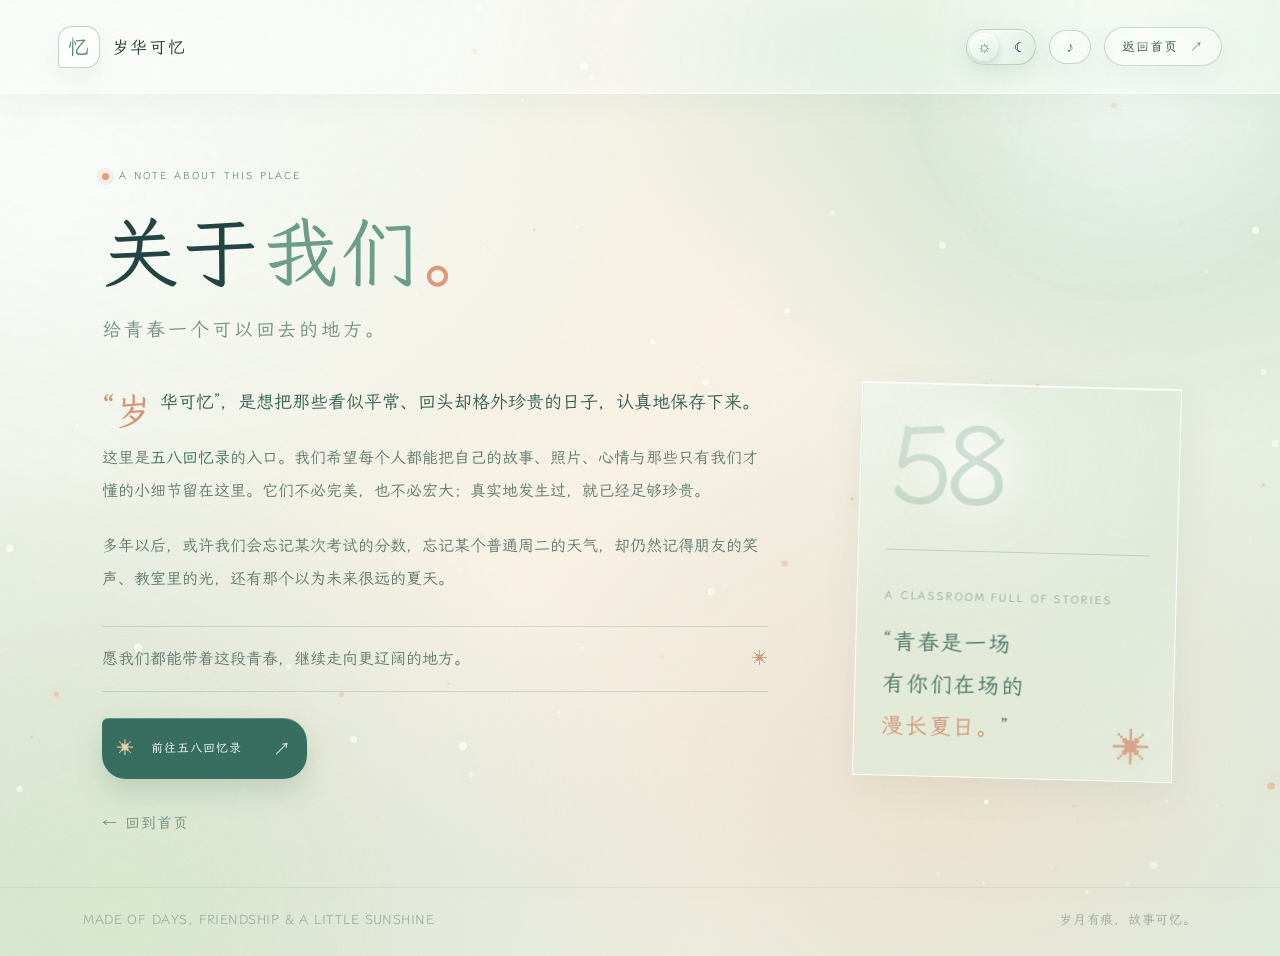
==== commit be37c8f4: "Tremendous updates including letter area, font px adjustments and polishing efforts on the details." ====
--- a/about.html
+++ b/about.html
@@ -17,7 +17,7 @@
 
   <header class="topbar">
     <a class="brand" href="index.html" aria-label="返回首页">
-      <span class="brand-mark">忆</span><span class="brand-copy"><strong>岁华可忆</strong><small>FIFTY-EIGHT · MEMORY ARCHIVE</small></span>
+      <span class="brand-mark">忆</span><span class="brand-copy"><strong>岁华可忆</strong></span>
     </a>
     <nav class="top-actions">
       <button class="theme-toggle" type="button" aria-label="切换深浅色模式" title="切换深浅色模式">
@@ -37,8 +37,6 @@
           </button>
         </div>
       </div>
-
-      <a class="nav-link" href="index_0.html">原版页面 <span>↗</span></a>
       <a class="nav-link" href="index.html">返回首页 <span>↗</span></a>
     </nav>
   </header>
--- a/style.css
+++ b/style.css
@@ -1136,3 +1136,597 @@
     margin-left: 4px;
   }
 }
+
+/* QD58 memo: 修复深浅色切换按钮图标偏移
+   将太阳/月亮图标分别放到开关左右两个区域的几何中心，
+   不依赖字体基线，也不影响滑动圆钮的定位。 */
+
+.theme-toggle {
+  position: relative;
+  display: inline-flex;
+  align-items: center;
+  justify-content: space-between;
+  box-sizing: border-box;
+  flex-shrink: 0;
+}
+
+.theme-toggle .theme-icon {
+  position: absolute;
+  top: 50%;
+  display: grid;
+  place-items: center;
+  width: 50%;
+  height: 100%;
+  margin: 0;
+  padding: 0;
+  line-height: 1;
+  text-align: center;
+  transform: translateY(-50%);
+  box-sizing: border-box;
+  pointer-events: none;
+}
+
+.theme-toggle .theme-sun {
+  left: 0;
+  right: auto;
+}
+
+.theme-toggle .theme-moon {
+  left: auto;
+  right: 0;
+}
+
+/* 图标和滑块各自独立定位，避免图标被按钮内边距挤到偏心位置。 */
+.theme-toggle .toggle-knob {
+  position: absolute;
+  top: 50%;
+  transform: translateY(-50%);
+  box-sizing: border-box;
+  pointer-events: none;
+}
+
+/* 如果原有 CSS 用 transform 控制滑块横向切换，
+   请保留原有的横向位移规则；这里只补齐垂直居中。 */
+
+/* QD58 memoir update: scroll cue + text-only second page */
+.scroll-guide{
+  position:absolute;
+  z-index:4;
+  left:50%;
+  bottom:8px;
+  transform:translateX(-50%);
+  display:flex;
+  flex-direction:column;
+  align-items:center;
+  justify-content:center;
+  gap:7px;
+  width:190px;
+  min-height:88px;
+  color:var(--muted,#718b80);
+  text-decoration:none;
+  font-size:11px;
+  letter-spacing:.08em;
+  text-align:center;
+  isolation:isolate;
+}
+.scroll-guide-text{position:relative;z-index:2;white-space:nowrap}
+.scroll-arrow{
+  position:relative;z-index:2;
+  display:grid;place-items:center;
+  width:30px;height:30px;border-radius:50%;
+  color:#477d70;background:rgba(255,255,255,.62);
+  border:1px solid rgba(85,139,117,.25);
+  box-shadow:0 4px 16px rgba(55,110,96,.1);
+  font-size:19px;line-height:1;
+  animation:guideNudge 1.8s ease-in-out infinite;
+}
+.scroll-ripple{
+  position:absolute;z-index:0;
+  left:50%;bottom:15px;
+  width:38px;height:38px;border-radius:50%;
+  border:1px solid rgba(93,157,132,.55);
+  transform:translateX(-50%) scale(.55);
+  animation:guideRipple 2.6s ease-out infinite;
+  pointer-events:none;
+}
+.scroll-ripple.delay{animation-delay:1.3s}
+.scroll-guide:hover .scroll-arrow{background:#fff;transform:translateY(2px)}
+.hero{position:relative;padding-bottom:115px}
+.letters-page{
+  position:relative;
+  min-height:100vh;
+  padding:clamp(70px,10vh,120px) 24px 80px;
+  background:linear-gradient(145deg,rgba(255,255,250,.72),rgba(237,247,239,.84) 50%,rgba(248,239,223,.82));
+  border-top:1px solid rgba(67,112,93,.12);
+  overflow:hidden;
+  scroll-margin-top:12px;
+}
+.letters-page:before{
+  content:"";
+  position:absolute;inset:0;pointer-events:none;
+  background:radial-gradient(ellipse at 50% 0%,rgba(255,255,255,.8),transparent 50%);
+}
+.letters-inner{position:relative;z-index:1;max-width:760px;margin:0 auto}
+.letters-kicker{margin:25px 0 13px;color:#81988c;font-size:12px;letter-spacing:.18em}
+.letters-inner h2{
+  margin:0;
+  font-family:"LXGW WenKai Local","LXGW WenKai",serif;
+  color:#234541;
+  font-size:clamp(42px,6.5vw,72px);
+  font-weight:500;line-height:1.45;letter-spacing:.06em;
+}
+.letters-inner h2 span{color:#6b9c8c}
+.letters-divider{display:flex;align-items:center;gap:14px;width:150px;margin:26px 0 36px;color:#d29577}
+.letters-divider span{height:1px;flex:1;background:rgba(88,135,113,.35)}
+.letters-divider i{font-style:normal;font-size:15px}
+.letter-copy{font-family:"LXGW WenKai Local","LXGW WenKai",serif;font-size:16px;line-height:2.25;letter-spacing:.035em;color:#5e786d}
+.letter-copy p{margin:0 0 23px;text-indent:2em}
+.letter-copy .letter-lead{text-indent:0;font-size:19px;color:#345f53;line-height:2;margin-bottom:28px}
+.letter-copy .letter-ending{text-indent:0;margin-top:35px;padding-top:25px;border-top:1px solid rgba(72,119,97,.2);color:#386c5d;font-size:18px;line-height:2.1}
+.letters-signature{display:flex;justify-content:space-between;align-items:center;gap:18px;margin-top:38px;padding:18px 0;border-top:1px solid rgba(72,119,97,.18);color:#8aa095;font-size:11px;letter-spacing:.1em}
+.signature-mark{color:#d29577;white-space:nowrap}
+.back-to-top{display:inline-flex;align-items:center;gap:8px;margin-top:28px;padding:10px 15px;border:1px solid rgba(57,99,87,.22);border-radius:999px;color:#608778;font-size:12px;transition:background .25s,transform .25s}
+.back-to-top:hover{background:rgba(255,255,255,.6);transform:translateY(-2px)}
+@keyframes guideRipple{0%{opacity:.7;transform:translateX(-50%) scale(.55)}100%{opacity:0;transform:translateX(-50%) scale(2.2)}}
+@keyframes guideNudge{0%,100%{translate:0 0}50%{translate:0 4px}}
+@media(max-width:900px){
+  .hero{padding-bottom:120px}
+  .scroll-guide{bottom:8px}
+}
+@media(max-width:600px){
+  .scroll-guide{bottom:7px;width:100%;min-height:78px;font-size:10px;gap:6px}
+  .scroll-guide-text{white-space:normal}
+  .hero{padding-bottom:112px}
+  .letters-page{padding:60px 7% 55px}
+  .letters-kicker{font-size:10px;letter-spacing:.12em;margin-top:22px}
+  .letters-inner h2{font-size:clamp(39px,10vw,54px)}
+  .letters-divider{margin:21px 0 28px}
+  .letter-copy{font-size:14px;line-height:2.15}
+  .letter-copy .letter-lead{font-size:17px}
+  .letter-copy .letter-ending{font-size:16px}
+  .letters-signature{align-items:flex-start;flex-direction:column;gap:8px}
+}
+@media(prefers-reduced-motion:reduce){
+  .scroll-arrow,.scroll-ripple{animation:none!important}
+}
+
+
+/* Contrast fixes: the text page follows the active theme. */
+html[data-theme="dark"] .letters-page,
+body.dark-mode .letters-page,
+body.dark .letters-page,
+.dark-mode .letters-page,
+[data-theme="dark"] .letters-page {
+  background: linear-gradient(145deg, rgba(20, 31, 30, .97), rgba(25, 39, 36, .98) 50%, rgba(35, 34, 31, .98));
+  border-top-color: rgba(195, 220, 204, .13);
+}
+html[data-theme="dark"] .letters-page:before,
+body.dark-mode .letters-page:before,
+body.dark .letters-page:before,
+.dark-mode .letters-page:before,
+[data-theme="dark"] .letters-page:before {
+  background: radial-gradient(ellipse at 50% 0%, rgba(105, 145, 126, .12), transparent 56%);
+}
+html[data-theme="dark"] .letters-inner h2,
+body.dark-mode .letters-inner h2,
+body.dark .letters-inner h2,
+.dark-mode .letters-inner h2,
+[data-theme="dark"] .letters-inner h2 { color: #e2eee6; }
+html[data-theme="dark"] .letters-inner h2 span,
+body.dark-mode .letters-inner h2 span,
+body.dark .letters-inner h2 span,
+.dark-mode .letters-inner h2 span,
+[data-theme="dark"] .letters-inner h2 span { color: #9bcbb5; }
+html[data-theme="dark"] .letter-copy,
+body.dark-mode .letter-copy,
+body.dark .letter-copy,
+.dark-mode .letter-copy,
+[data-theme="dark"] .letter-copy { color: #c0d2c8; }
+html[data-theme="dark"] .letter-copy .letter-lead,
+body.dark-mode .letter-copy .letter-lead,
+body.dark .letter-copy .letter-lead,
+.dark-mode .letter-copy .letter-lead,
+[data-theme="dark"] .letter-copy .letter-lead { color: #e0eee5; }
+html[data-theme="dark"] .letter-copy .letter-ending,
+body.dark-mode .letter-copy .letter-ending,
+body.dark .letter-copy .letter-ending,
+.dark-mode .letter-copy .letter-ending,
+[data-theme="dark"] .letter-copy .letter-ending { color: #a9d3bd; border-top-color: rgba(195, 220, 204, .2); }
+html[data-theme="dark"] .letters-kicker,
+body.dark-mode .letters-kicker,
+body.dark .letters-kicker,
+.dark-mode .letters-kicker,
+[data-theme="dark"] .letters-kicker,
+html[data-theme="dark"] .letters-signature,
+body.dark-mode .letters-signature,
+body.dark .letters-signature,
+.dark-mode .letters-signature,
+[data-theme="dark"] .letters-signature { color: #91aa9c; }
+html[data-theme="dark"] .letters-signature,
+body.dark-mode .letters-signature,
+body.dark .letters-signature,
+.dark-mode .letters-signature,
+[data-theme="dark"] .letters-signature { border-top-color: rgba(195, 220, 204, .18); }
+html[data-theme="dark"] .back-to-top,
+body.dark-mode .back-to-top,
+body.dark .back-to-top,
+.dark-mode .back-to-top,
+[data-theme="dark"] .back-to-top { color: #b4d4c3; border-color: rgba(190, 220, 203, .3); }
+html[data-theme="dark"] .back-to-top:hover,
+body.dark-mode .back-to-top:hover,
+body.dark .back-to-top:hover,
+.dark-mode .back-to-top:hover,
+[data-theme="dark"] .back-to-top:hover { background: rgba(255, 255, 255, .07); }
+html[data-theme="dark"] .scroll-guide,
+body.dark-mode .scroll-guide,
+body.dark .scroll-guide,
+.dark-mode .scroll-guide,
+[data-theme="dark"] .scroll-guide { color: #c0d5ca; }
+html[data-theme="dark"] .scroll-arrow,
+body.dark-mode .scroll-arrow,
+body.dark .scroll-arrow,
+.dark-mode .scroll-arrow,
+[data-theme="dark"] .scroll-arrow {
+  color: #d5e9dc;
+  background: rgba(25, 42, 37, .88);
+  border-color: rgba(177, 215, 194, .38);
+}
+
+/* On phones the prompt sits directly below the intro copy, not below the illustration. */
+@media (max-width: 600px) {
+  .home-page .hero {
+    display: flex;
+    flex-direction: column;
+    align-items: stretch;
+    gap: 0;
+    padding-bottom: 32px;
+    min-height: 0;
+  }
+  .home-page .hero > .intro { order: 1; }
+  .home-page .hero > .visual { order: 2; }
+  .home-page .hero > .intro .scroll-guide {
+    position: relative;
+    left: auto;
+    bottom: auto;
+    transform: none;
+    margin: 25px auto 5px;
+    min-height: 76px;
+    width: 100%;
+  }
+  .home-page .hero > .scroll-guide { display: none; }
+}
+
+
+/* V3: Keep the scroll cue in normal document flow on every screen size.
+   Because it lives inside .intro, it stays with the text column on desktop
+   and below the intro copy on mobile instead of being anchored to the whole hero. */
+.home-page .hero {
+  padding-bottom: 0;
+}
+.home-page .hero > .intro .scroll-guide,
+.home-page .hero > .scroll-guide {
+  position: relative;
+  inset: auto;
+  left: auto;
+  bottom: auto;
+  transform: none;
+  display: flex;
+  width: fit-content;
+  max-width: 100%;
+  min-height: 0;
+  margin: clamp(22px, 3vh, 34px) auto 0;
+  padding: 8px 14px 10px;
+  gap: 8px;
+  font-size: 13px;
+}
+.home-page .hero > .intro .scroll-guide .scroll-guide-text,
+.home-page .hero > .scroll-guide .scroll-guide-text {
+  white-space: normal;
+  line-height: 1.6;
+}
+.home-page .hero > .intro .scroll-ripple,
+.home-page .hero > .scroll-guide .scroll-ripple {
+  bottom: 12px;
+}
+.home-page .hero > .intro .scroll-arrow,
+.home-page .hero > .scroll-guide .scroll-arrow {
+  width: 32px;
+  height: 32px;
+  font-size: 21px;
+}
+@media (max-width: 600px) {
+  .home-page .hero {
+    padding-bottom: 20px;
+  }
+  .home-page .hero > .intro .scroll-guide {
+    width: min(100%, 340px);
+    margin: 22px auto 4px;
+    padding: 8px 10px 10px;
+    font-size: 13px;
+  }
+}
+
+/* V3 typography pass: enlarge tiny labels and helper text by roughly 1–2 sizes. */
+.home-page .eyebrow,
+.home-page .overline,
+.home-page .interaction-hint,
+.home-page .micro-note,
+.home-page .visual-caption,
+.home-page .card-topline,
+.home-page .card-bottom,
+.home-page .card-meta,
+.home-page .photo-label,
+.home-page .floating-note,
+.home-page .site-footer,
+.home-page .nav-link,
+.home-page .brand-copy small {
+  font-size: max(13px, 1.08em);
+}
+.home-page .description {
+  font-size: max(15px, 1.06em);
+  line-height: 1.9;
+}
+.home-page .interaction-hint,
+.home-page .micro-note {
+  line-height: 1.8;
+}
+.home-page .visual-caption,
+.home-page .card-topline,
+.home-page .card-bottom,
+.home-page .card-meta,
+.home-page .photo-label,
+.home-page .brand-copy small {
+  letter-spacing: .04em;
+}
+.letters-kicker { font-size: 14px; }
+.letter-copy { font-size: 17px; }
+.letter-copy .letter-lead { font-size: 20px; }
+.letter-copy .letter-ending { font-size: 19px; }
+.letters-signature { font-size: 13px; }
+.back-to-top { font-size: 14px; }
+.scroll-guide { font-size: 13px; }
+@media (max-width: 600px) {
+  .letters-kicker { font-size: 13px; }
+  .letter-copy { font-size: 16px; }
+  .letter-copy .letter-lead { font-size: 18px; }
+  .letter-copy .letter-ending { font-size: 17px; }
+  .letters-signature { font-size: 13px; }
+  .back-to-top { font-size: 14px; }
+  .home-page .visual-caption,
+  .home-page .card-topline,
+  .home-page .card-bottom,
+  .home-page .card-meta,
+  .home-page .photo-label,
+  .home-page .brand-copy small,
+  .home-page .site-footer {
+    font-size: 12px;
+  }
+}
+
+
+/* ===== QD58 2026 polish: about typography, theme toggle, scroll cue, header ===== */
+
+/* Header: keep the three controls aligned in one row on desktop and phones. */
+.topbar .brand-copy small { display: none !important; }
+.topbar {
+  gap: 18px;
+}
+.topbar .brand {
+  flex: 0 0 auto;
+  min-width: 0;
+}
+.topbar .brand-copy {
+  gap: 0;
+}
+.top-actions {
+  display: flex !important;
+  flex-flow: row nowrap !important;
+  align-items: center !important;
+  justify-content: flex-end;
+  gap: clamp(7px, 1.2vw, 13px) !important;
+  flex: 0 0 auto;
+  min-width: 0;
+}
+.top-actions > .theme-toggle,
+.top-actions > .music-widget,
+.top-actions > .nav-link {
+  flex: 0 0 auto;
+  align-self: center;
+  margin: 0;
+}
+.top-actions .nav-link {
+  display: inline-flex;
+  align-items: center;
+  justify-content: center;
+  white-space: nowrap;
+  min-height: 36px;
+}
+.music-widget { position: relative; flex: 0 0 auto; }
+.music-toggle {
+  display: grid;
+  place-items: center;
+}
+
+/* Theme switch: keep the knob on a strictly horizontal track. */
+.theme-toggle {
+  overflow: hidden;
+  flex-shrink: 0;
+}
+.theme-toggle .toggle-knob {
+  top: 50% !important;
+  left: 3px;
+  transform: translate(0, -50%) !important;
+  transition: transform .42s cubic-bezier(.2,.8,.2,1), background .3s !important;
+}
+body[data-theme="dark"] .theme-toggle .toggle-knob {
+  transform: translate(34px, -50%) !important;
+}
+@media (max-width: 600px) {
+  .theme-toggle { width: 56px !important; height: 31px !important; }
+  .theme-toggle .toggle-knob { width: 23px !important; height: 23px !important; }
+  body[data-theme="dark"] .theme-toggle .toggle-knob {
+    transform: translate(25px, -50%) !important;
+  }
+}
+@media (max-width: 480px) {
+  .topbar {
+    gap: 8px;
+    padding-left: 12px !important;
+    padding-right: 12px !important;
+  }
+  .brand { gap: 7px !important; }
+  .brand-copy strong { font-size: 14px !important; letter-spacing: .04em !important; }
+  .top-actions { gap: 5px !important; }
+  .top-actions .nav-link {
+    min-height: 31px;
+    padding: 6px 8px !important;
+    font-size: 11px !important;
+  }
+  .top-actions .nav-link span { margin-left: 3px !important; }
+  .music-toggle { width: 32px !important; height: 31px !important; }
+}
+
+/* About page: body copy matches the more readable homepage scale. */
+.about-page .about-wrap {
+  max-width: 1280px;
+}
+.about-page .about-copy {
+  font-size: clamp(16px, 1.22vw, 18px) !important;
+  line-height: 2.05 !important;
+}
+.about-page .about-copy p { margin-bottom: 22px !important; }
+.about-page .about-copy .dropcap {
+  font-size: clamp(18px, 1.4vw, 21px) !important;
+  line-height: 1.95 !important;
+}
+.about-page .about-signoff {
+  font-size: clamp(16px, 1.15vw, 18px) !important;
+  line-height: 1.9;
+}
+.about-page .side-label { font-size: 11px !important; }
+.about-page .back-link { font-size: 15px !important; }
+.about-page .about-subtitle { font-size: clamp(17px, 1.5vw, 20px) !important; }
+.about-page .site-footer,
+.home-page .site-footer {
+  font-size: clamp(13px, 1vw, 15px) !important;
+  line-height: 1.8 !important;
+  letter-spacing: .035em !important;
+}
+.site-footer { gap: 12px 24px; }
+.site-footer span { overflow-wrap: anywhere; }
+
+@media (max-width: 760px) {
+  .about-page .about-copy {
+    font-size: 16px !important;
+    line-height: 2.05 !important;
+  }
+  .about-page .about-copy .dropcap {
+    font-size: 18px !important;
+  }
+  .about-page .about-signoff { font-size: 16px !important; }
+  .about-page .site-footer,
+  .home-page .site-footer {
+    font-size: 13px !important;
+  }
+}
+
+/* Scroll cue: three luminous, animated chevrons; clean and centered on all devices. */
+.home-page .hero > .intro .scroll-guide,
+.home-page .hero > .scroll-guide {
+  position: relative !important;
+  inset: auto !important;
+  left: auto !important;
+  bottom: auto !important;
+  transform: none !important;
+  display: flex !important;
+  flex-direction: column !important;
+  align-items: center !important;
+  justify-content: center !important;
+  gap: 7px !important;
+  width: 116px !important;
+  min-height: 0 !important;
+  margin: clamp(20px, 3vh, 30px) 0 0 clamp(0px, 3vw, 32px) !important;
+  padding: 10px 8px 8px !important;
+  border: 0 !important;
+  border-radius: 14px;
+  background: transparent !important;
+  box-shadow: none !important;
+  color: var(--muted, #718b80) !important;
+  text-align: center !important;
+  text-decoration: none;
+  isolation: isolate;
+}
+.home-page .hero > .intro .scroll-guide-text,
+.home-page .hero > .scroll-guide .scroll-guide-text {
+  position: relative;
+  z-index: 2;
+  white-space: nowrap !important;
+  font-size: 12px !important;
+  letter-spacing: .18em;
+  line-height: 1.5;
+  opacity: .85;
+  transition: opacity .25s, letter-spacing .25s;
+}
+.scroll-chevron-stack {
+  display: flex;
+  flex-direction: column;
+  align-items: center;
+  gap: 0;
+  height: 35px;
+  filter: drop-shadow(0 0 8px rgba(112, 193, 160, .28));
+}
+.scroll-chevron {
+  display: block;
+  width: 15px;
+  height: 15px;
+  margin-top: -5px;
+  border-right: 2px solid #6fae94;
+  border-bottom: 2px solid #6fae94;
+  transform: rotate(45deg);
+  opacity: .18;
+  animation: techChevron 1.55s ease-in-out infinite;
+}
+.scroll-chevron:nth-child(2) { animation-delay: .18s; }
+.scroll-chevron:nth-child(3) { animation-delay: .36s; }
+.scroll-guide:hover .scroll-guide-text {
+  opacity: 1;
+  letter-spacing: .23em;
+}
+.scroll-guide:hover .scroll-chevron { border-color: #d69b7d; }
+@keyframes techChevron {
+  0%, 100% { opacity: .18; transform: translateY(-2px) rotate(45deg); }
+  45% { opacity: 1; transform: translateY(3px) rotate(45deg); }
+  75% { opacity: .55; }
+}
+body[data-theme="dark"] .scroll-guide-text { color: #b7d6c5; }
+body[data-theme="dark"] .scroll-chevron {
+  border-color: #8ec9ac;
+  filter: drop-shadow(0 0 5px rgba(116, 219, 171, .4));
+}
+@media (max-width: 760px) {
+  .home-page .hero > .intro .scroll-guide,
+  .home-page .hero > .scroll-guide {
+    margin: 20px auto 4px !important;
+    width: 120px !important;
+  }
+  .home-page .hero > .intro .scroll-guide-text,
+  .home-page .hero > .scroll-guide .scroll-guide-text {
+    font-size: 12px !important;
+  }
+  .scroll-chevron-stack { height: 32px; }
+  .scroll-chevron { width: 14px; height: 14px; }
+}
+@media (prefers-reduced-motion: reduce) {
+  .scroll-chevron { animation: none !important; opacity: .7; }
+}
+
+/* Footer: keep the two lines readable without forcing a horizontal overflow. */
+@media (max-width: 600px) {
+  .site-footer {
+    flex-direction: column !important;
+    align-items: flex-start;
+    gap: 8px !important;
+    padding-top: 18px !important;
+    padding-bottom: 22px !important;
+  }
+}
